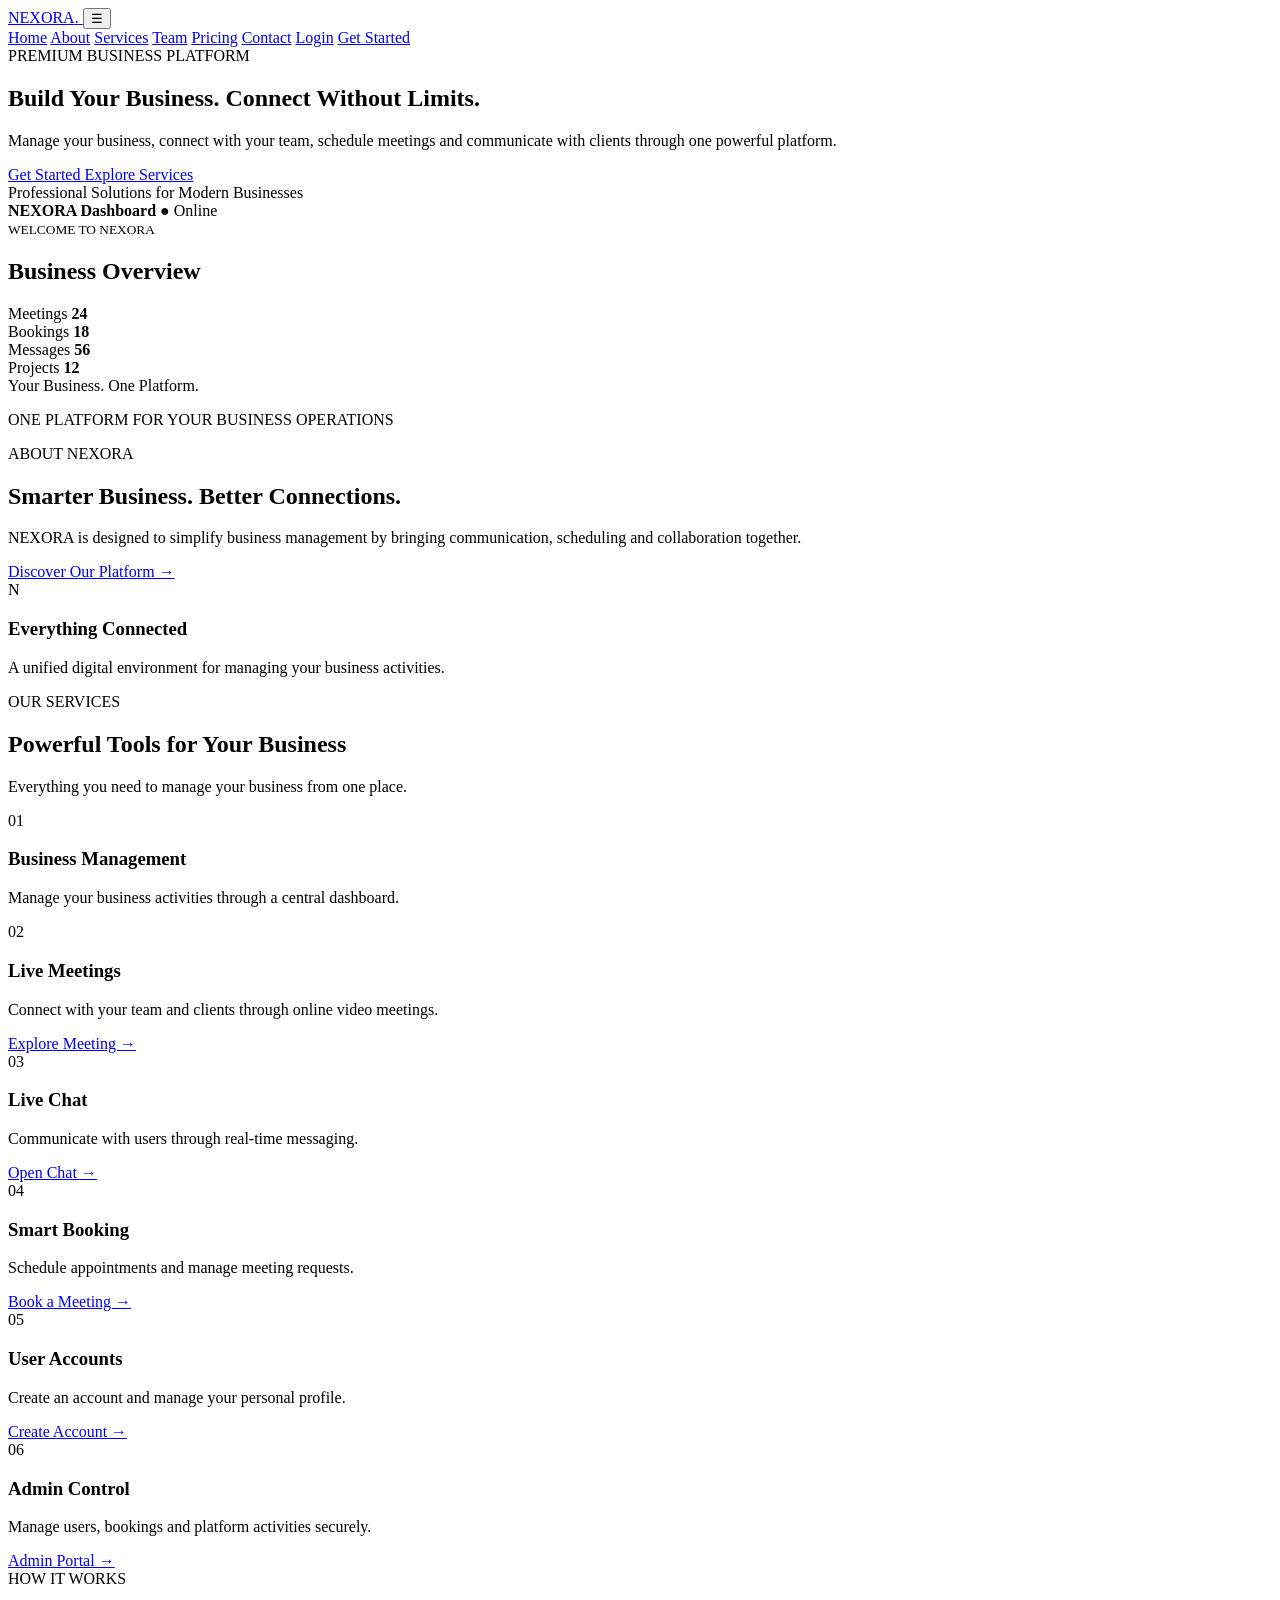
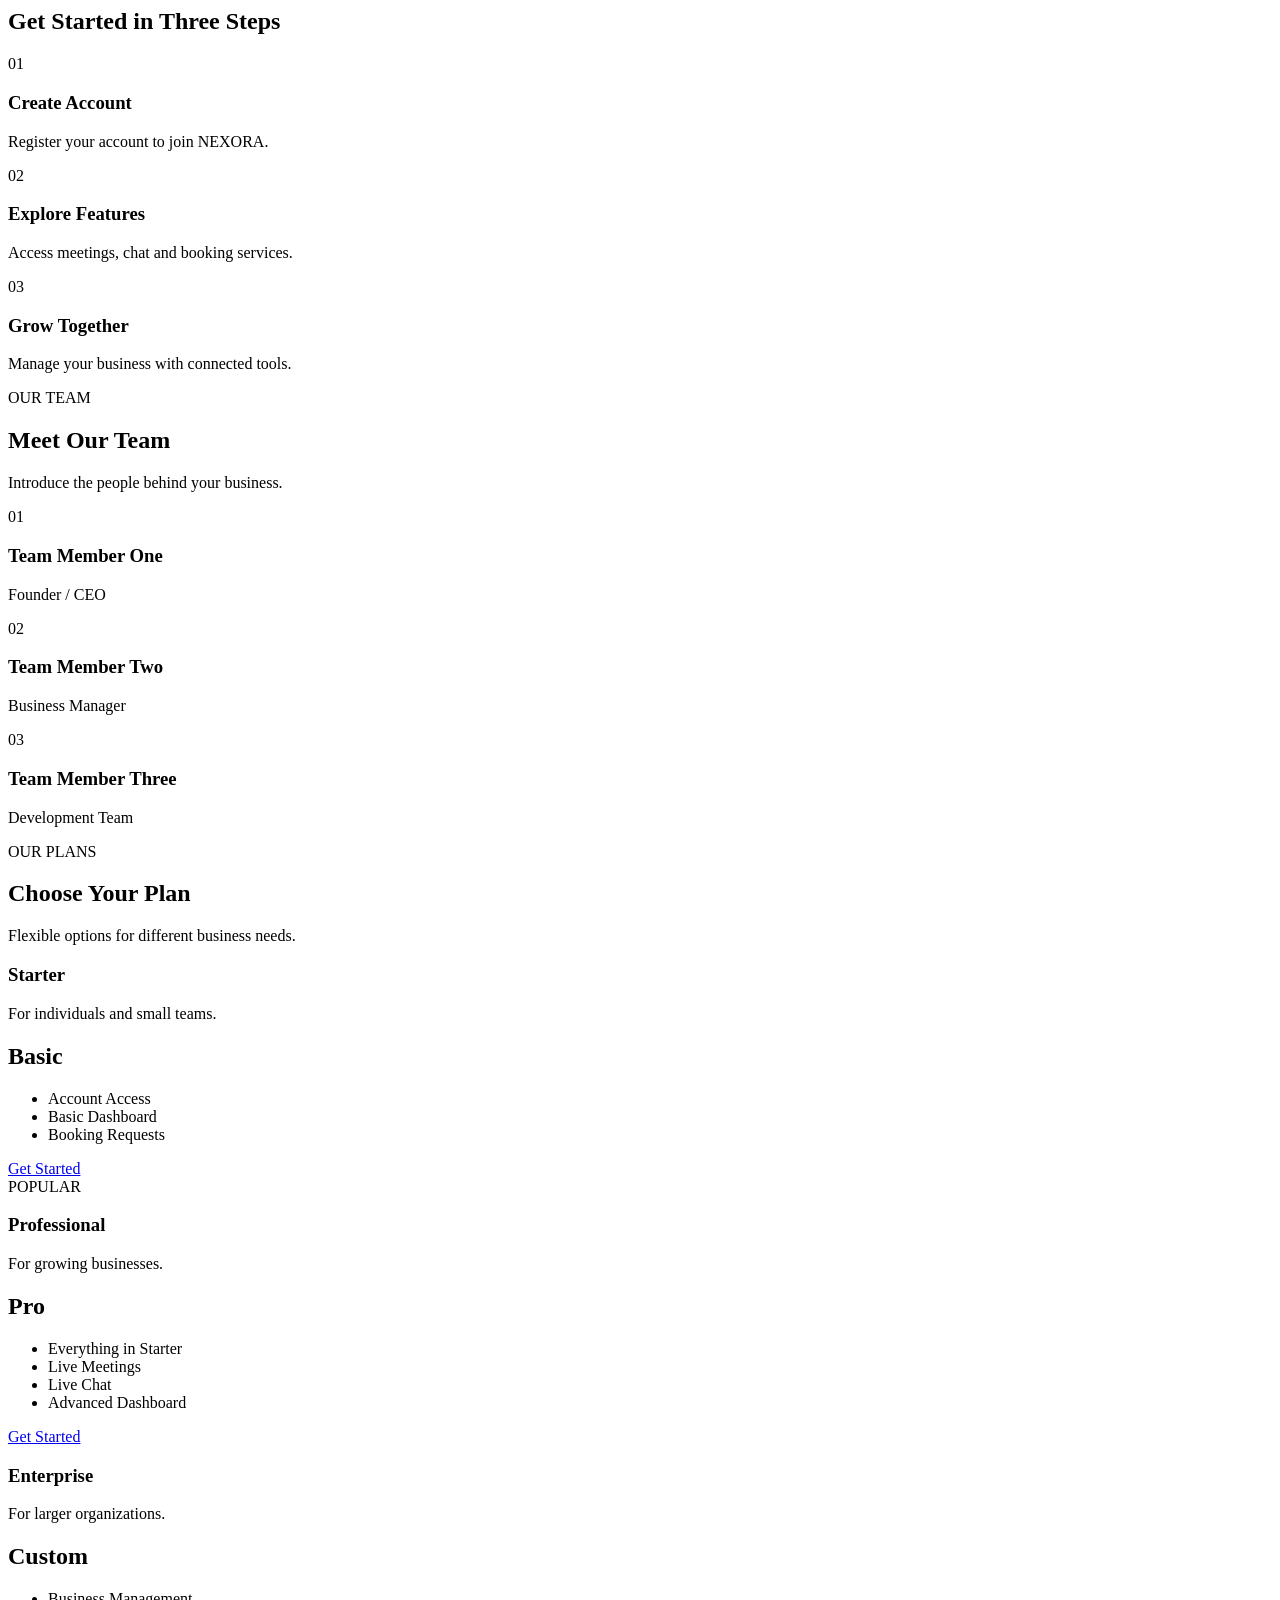
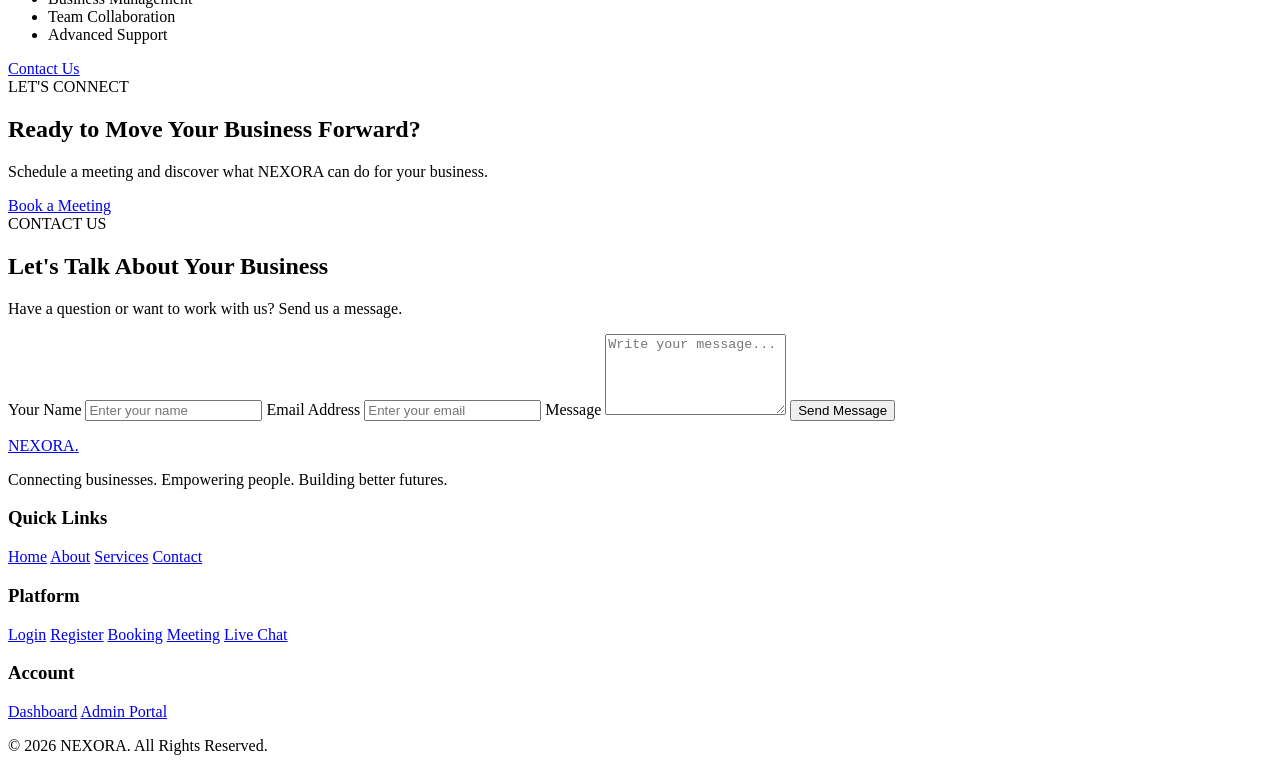
==== index.html @ 4286ce43 "Create index.html" ====
<!DOCTYPE html>
<html lang="en">
<head>
  <meta charset="UTF-8">
  <meta name="viewport" content="width=device-width, initial-scale=1.0">

  <title>NEXORA | Premium Business Platform</title>

  <meta name="description" content="NEXORA is a premium business platform for online meetings, booking, communication and business management.">

  <meta name="keywords" content="NEXORA, Business Platform, Online Meeting, Business Management, Booking, Live Chat">

  <meta name="author" content="NEXORA">

  <meta property="og:title" content="NEXORA | Premium Business Platform">
  <meta property="og:description" content="Connect, collaborate and grow your business with NEXORA.">
  <meta property="og:type" content="website">

  <meta name="theme-color" content="#101b2d">

  <link rel="stylesheet" href="style.css">

  <script src="script.js" defer></script>
</head>

<body>

  <!-- HEADER -->
  <header class="header">
    <div class="container nav-wrapper">

      <a href="#home" class="logo">
        NEXORA<span>.</span>
      </a>

      <button class="menu-toggle"
        id="menuToggle"
        aria-label="Toggle navigation"
        aria-expanded="false">
        ☰
      </button>

      <nav class="navigation" id="navigation">
        <a href="#home">Home</a>
        <a href="#about">About</a>
        <a href="#services">Services</a>
        <a href="#team">Team</a>
        <a href="#pricing">Pricing</a>
        <a href="#contact">Contact</a>
        <a href="login.html" class="nav-login">Login</a>
        <a href="register.html" class="btn btn-gold">Get Started</a>
      </nav>

    </div>
  </header>


  <!-- HERO SECTION -->
  <main>

    <section class="hero" id="home">
      <div class="container hero-grid">

        <div class="hero-content">

          <span class="eyebrow">
            PREMIUM BUSINESS PLATFORM
          </span>

          <h1>
            Build Your Business.
            <span>Connect Without Limits.</span>
          </h1>

          <p>
            Manage your business, connect with your team,
            schedule meetings and communicate with clients
            through one powerful platform.
          </p>

          <div class="hero-actions">
            <a href="register.html" class="btn btn-gold">
              Get Started
            </a>

            <a href="#services" class="btn btn-outline">
              Explore Services
            </a>
          </div>

          <div class="hero-note">
            Professional Solutions for Modern Businesses
          </div>

        </div>

        <div class="hero-visual">
          <div class="dashboard-preview">

            <div class="preview-header">
              <strong>NEXORA Dashboard</strong>
              <span class="online-dot">● Online</span>
            </div>

            <div class="preview-welcome">
              <small>WELCOME TO NEXORA</small>
              <h2>Business Overview</h2>
            </div>

            <div class="preview-stats">

              <div class="stat-card">
                <span>Meetings</span>
                <strong>24</strong>
              </div>

              <div class="stat-card">
                <span>Bookings</span>
                <strong>18</strong>
              </div>

              <div class="stat-card">
                <span>Messages</span>
                <strong>56</strong>
              </div>

              <div class="stat-card">
                <span>Projects</span>
                <strong>12</strong>
              </div>

            </div>

            <div class="preview-footer">
              Your Business. One Platform.
            </div>

          </div>
        </div>

      </div>
    </section>


    <!-- TRUST SECTION -->
    <section class="trust-section">
      <div class="container">
        <p>
          ONE PLATFORM FOR YOUR BUSINESS OPERATIONS
        </p>
      </div>
    </section>


    <!-- ABOUT SECTION -->
    <section class="section about-section" id="about">

      <div class="container about-grid">

        <div class="section-heading">
          <span class="eyebrow">ABOUT NEXORA</span>

          <h2>
            Smarter Business.
            <span>Better Connections.</span>
          </h2>

          <p>
            NEXORA is designed to simplify business
            management by bringing communication,
            scheduling and collaboration together.
          </p>

          <a href="#services" class="text-link">
            Discover Our Platform →
          </a>
        </div>

        <div class="about-card">
          <div class="about-icon">N</div>

          <h3>Everything Connected</h3>

          <p>
            A unified digital environment for
            managing your business activities.
          </p>
        </div>

      </div>

    </section>


    <!-- SERVICES SECTION -->
    <section class="section services-section" id="services">

      <div class="container">

        <div class="center-heading">
          <span class="eyebrow">OUR SERVICES</span>

          <h2>
            Powerful Tools for
            <span>Your Business</span>
          </h2>

          <p>
            Everything you need to manage your
            business from one place.
          </p>
        </div>

        <div class="services-grid">

          <article class="service-card">
            <div class="service-icon">01</div>
            <h3>Business Management</h3>
            <p>
              Manage your business activities
              through a central dashboard.
            </p>
          </article>

          <article class="service-card">
            <div class="service-icon">02</div>
            <h3>Live Meetings</h3>
            <p>
              Connect with your team and clients
              through online video meetings.
            </p>
            <a href="meeting.html">Explore Meeting →</a>
          </article>

          <article class="service-card">
            <div class="service-icon">03</div>
            <h3>Live Chat</h3>
            <p>
              Communicate with users through
              real-time messaging.
            </p>
            <a href="chat.html">Open Chat →</a>
          </article>

          <article class="service-card">
            <div class="service-icon">04</div>
            <h3>Smart Booking</h3>
            <p>
              Schedule appointments and
              manage meeting requests.
            </p>
            <a href="booking.html">Book a Meeting →</a>
          </article>

          <article class="service-card">
            <div class="service-icon">05</div>
            <h3>User Accounts</h3>
            <p>
              Create an account and manage
              your personal profile.
            </p>
            <a href="register.html">Create Account →</a>
          </article>

          <article class="service-card">
            <div class="service-icon">06</div>
            <h3>Admin Control</h3>
            <p>
              Manage users, bookings and
              platform activities securely.
            </p>
            <a href="admin.html">Admin Portal →</a>
          </article>

        </div>

      </div>

    </section>


    <!-- HOW IT WORKS -->
    <section class="section how-section">

      <div class="container">

        <div class="center-heading">
          <span class="eyebrow">HOW IT WORKS</span>
          <h2>Get Started in Three Steps</h2>
        </div>

        <div class="steps-grid">

          <div class="step-card">
            <span>01</span>
            <h3>Create Account</h3>
            <p>Register your account to join NEXORA.</p>
          </div>

          <div class="step-card">
            <span>02</span>
            <h3>Explore Features</h3>
            <p>Access meetings, chat and booking services.</p>
          </div>

          <div class="step-card">
            <span>03</span>
            <h3>Grow Together</h3>
            <p>Manage your business with connected tools.</p>
          </div>

        </div>

      </div>

    </section>


    <!-- TEAM SECTION -->
    <section class="section team-section" id="team">

      <div class="container">

        <div class="center-heading">
          <span class="eyebrow">OUR TEAM</span>
          <h2>Meet Our Team</h2>
          <p>Introduce the people behind your business.</p>
        </div>

        <div class="team-grid">

          <article class="team-card">
            <div class="team-avatar">01</div>
            <h3>Team Member One</h3>
            <p>Founder / CEO</p>
          </article>

          <article class="team-card">
            <div class="team-avatar">02</div>
            <h3>Team Member Two</h3>
            <p>Business Manager</p>
          </article>

          <article class="team-card">
            <div class="team-avatar">03</div>
            <h3>Team Member Three</h3>
            <p>Development Team</p>
          </article>

        </div>

      </div>

    </section>


    <!-- PRICING SECTION -->
    <section class="section pricing-section" id="pricing">

      <div class="container">

        <div class="center-heading">
          <span class="eyebrow">OUR PLANS</span>
          <h2>Choose Your Plan</h2>
          <p>Flexible options for different business needs.</p>
        </div>

        <div class="pricing-grid">

          <article class="price-card">
            <h3>Starter</h3>
            <p>For individuals and small teams.</p>
            <h2>Basic</h2>
            <ul>
              <li>Account Access</li>
              <li>Basic Dashboard</li>
              <li>Booking Requests</li>
            </ul>
            <a href="register.html" class="btn btn-outline">
              Get Started
            </a>
          </article>

          <article class="price-card featured">
            <span class="popular-label">POPULAR</span>
            <h3>Professional</h3>
            <p>For growing businesses.</p>
            <h2>Pro</h2>
            <ul>
              <li>Everything in Starter</li>
              <li>Live Meetings</li>
              <li>Live Chat</li>
              <li>Advanced Dashboard</li>
            </ul>
            <a href="register.html" class="btn btn-gold">
              Get Started
            </a>
          </article>

          <article class="price-card">
            <h3>Enterprise</h3>
            <p>For larger organizations.</p>
            <h2>Custom</h2>
            <ul>
              <li>Business Management</li>
              <li>Team Collaboration</li>
              <li>Advanced Support</li>
            </ul>
            <a href="#contact" class="btn btn-outline">
              Contact Us
            </a>
          </article>

        </div>

      </div>

    </section>


    <!-- BOOKING CTA -->
    <section class="booking-cta">

      <div class="container cta-content">

        <span class="eyebrow">LET'S CONNECT</span>

        <h2>
          Ready to Move Your Business Forward?
        </h2>

        <p>
          Schedule a meeting and discover
          what NEXORA can do for your business.
        </p>

        <a href="booking.html" class="btn btn-gold">
          Book a Meeting
        </a>

      </div>

    </section>


    <!-- CONTACT SECTION -->
    <section class="section contact-section" id="contact">

      <div class="container contact-grid">

        <div>
          <span class="eyebrow">CONTACT US</span>

          <h2>
            Let's Talk About
            <span>Your Business</span>
          </h2>

          <p>
            Have a question or want to work with us?
            Send us a message.
          </p>
        </div>

        <form class="contact-form" id="contactForm">

          <label for="contactName">Your Name</label>
          <input
            type="text"
            id="contactName"
            placeholder="Enter your name"
            required
          >

          <label for="contactEmail">Email Address</label>
          <input
            type="email"
            id="contactEmail"
            placeholder="Enter your email"
            required
          >

          <label for="contactMessage">Message</label>
          <textarea
            id="contactMessage"
            rows="5"
            placeholder="Write your message..."
            required
          ></textarea>

          <button type="submit" class="btn btn-gold">
            Send Message
          </button>

          <p id="contactStatus" aria-live="polite"></p>

        </form>

      </div>

    </section>

  </main>


  <!-- FOOTER -->
  <footer class="footer">

    <div class="container footer-grid">

      <div>
        <a href="#home" class="logo footer-logo">
          NEXORA<span>.</span>
        </a>

        <p>
          Connecting businesses.
          Empowering people.
          Building better futures.
        </p>
      </div>

      <div>
        <h3>Quick Links</h3>
        <a href="#home">Home</a>
        <a href="#about">About</a>
        <a href="#services">Services</a>
        <a href="#contact">Contact</a>
      </div>

      <div>
        <h3>Platform</h3>
        <a href="login.html">Login</a>
        <a href="register.html">Register</a>
        <a href="booking.html">Booking</a>
        <a href="meeting.html">Meeting</a>
        <a href="chat.html">Live Chat</a>
      </div>

      <div>
        <h3>Account</h3>
        <a href="dashboard.html">Dashboard</a>
        <a href="admin.html">Admin Portal</a>
      </div>

    </div>

    <div class="footer-bottom">
      <p>
        © <span id="currentYear">2026</span>
        NEXORA. All Rights Reserved.
      </p>
    </div>

  </footer>

</body>
</html>
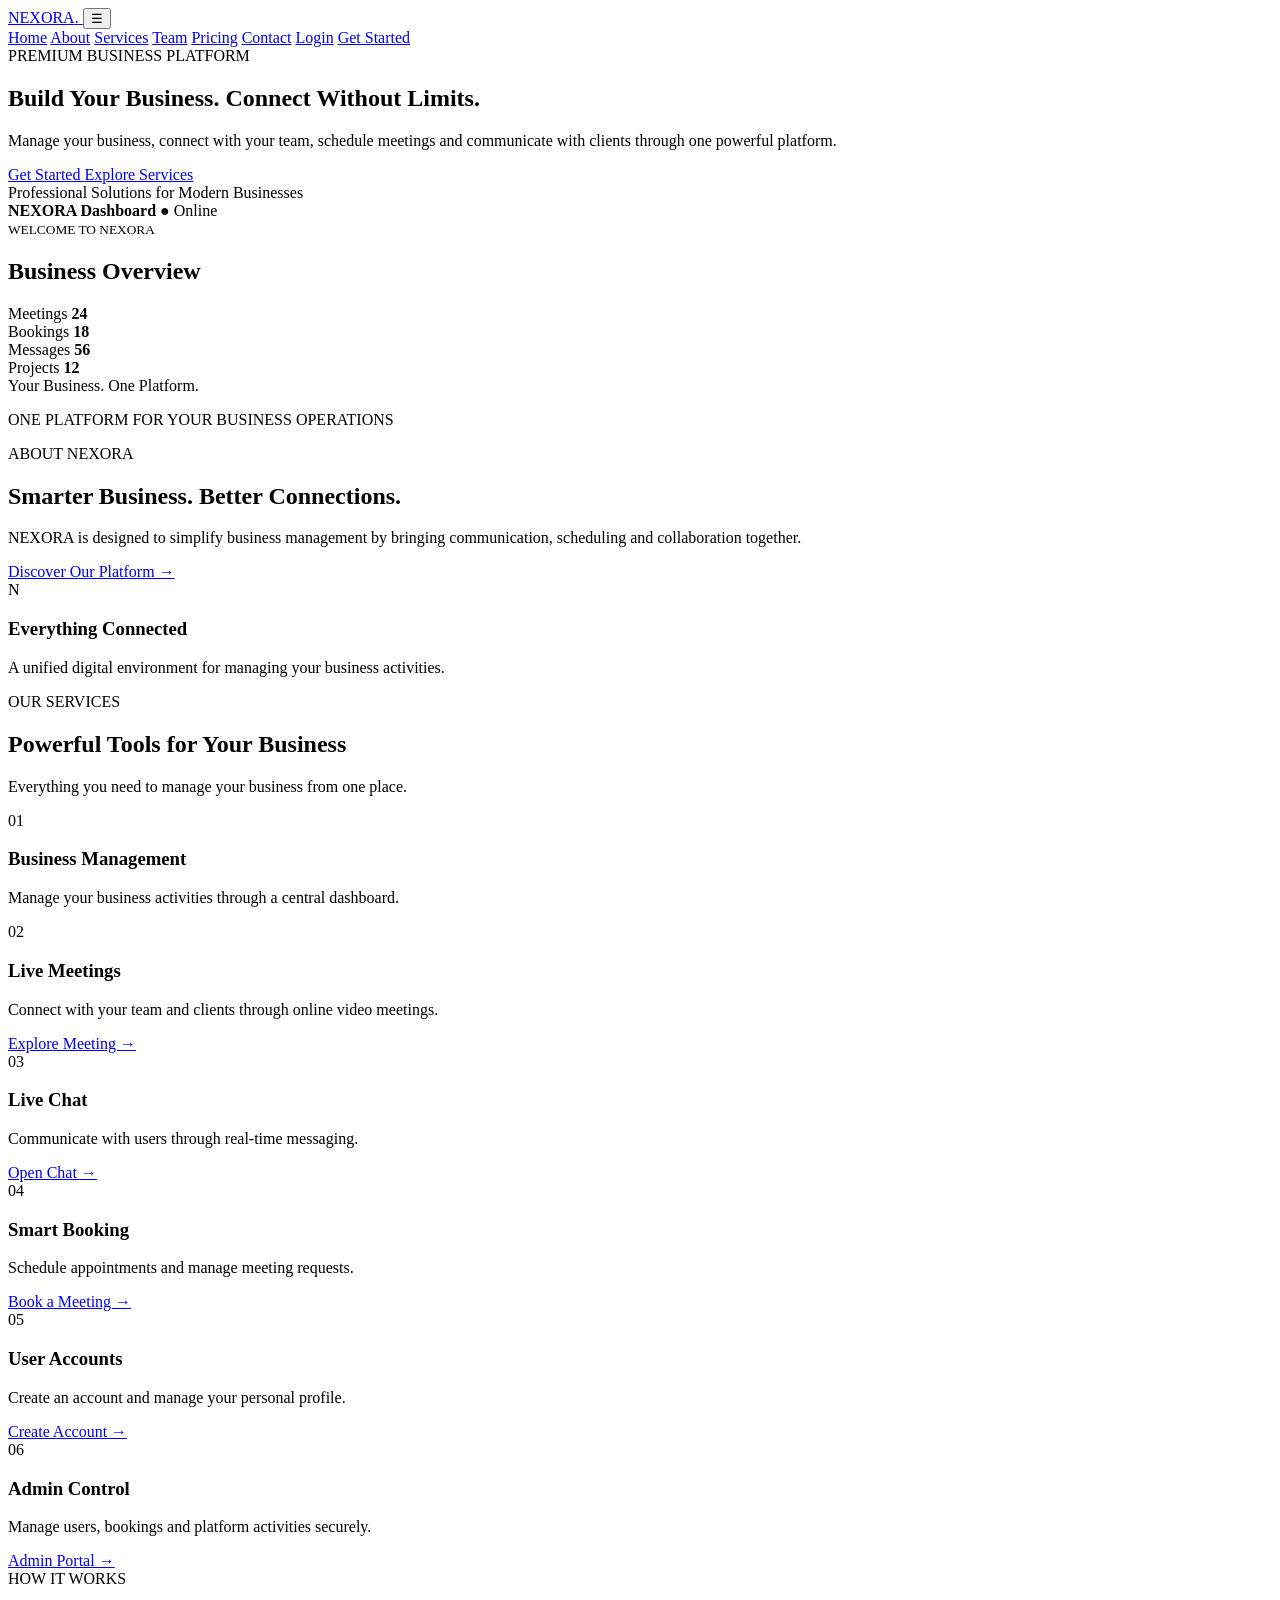
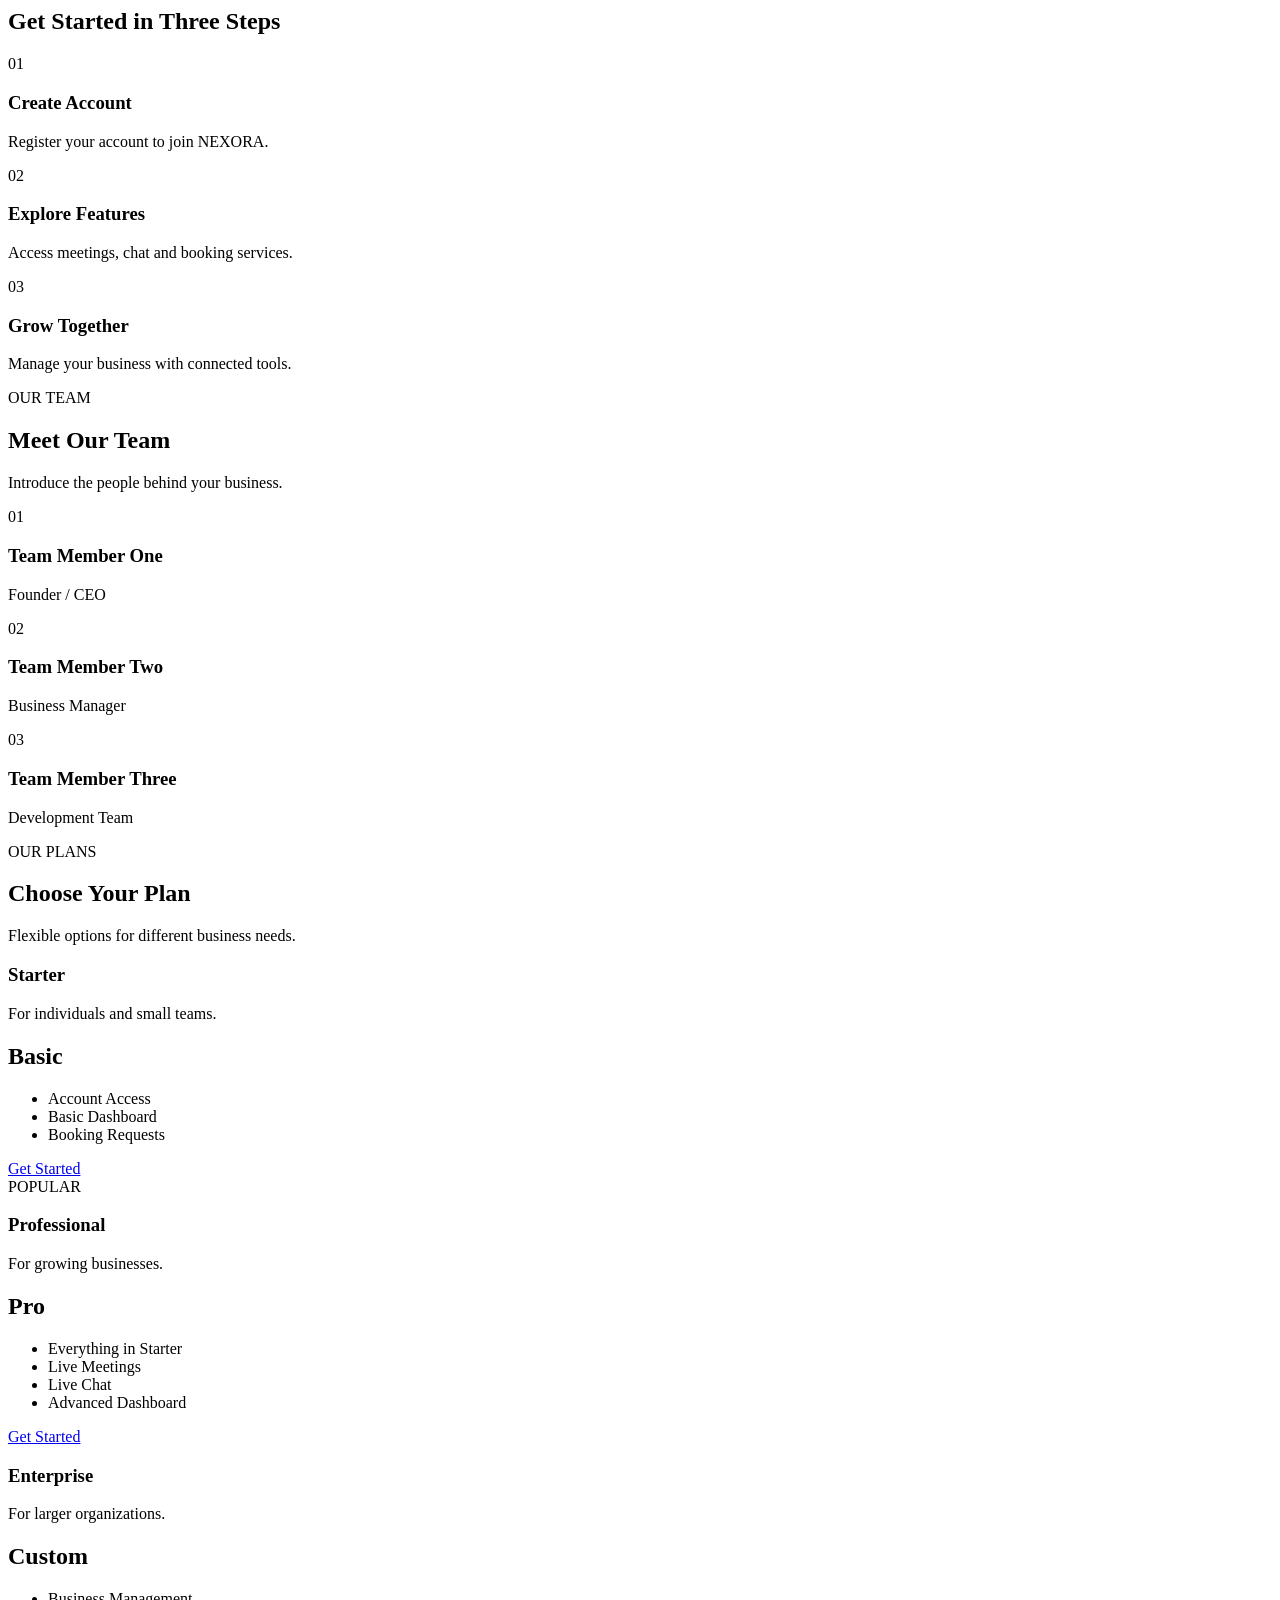
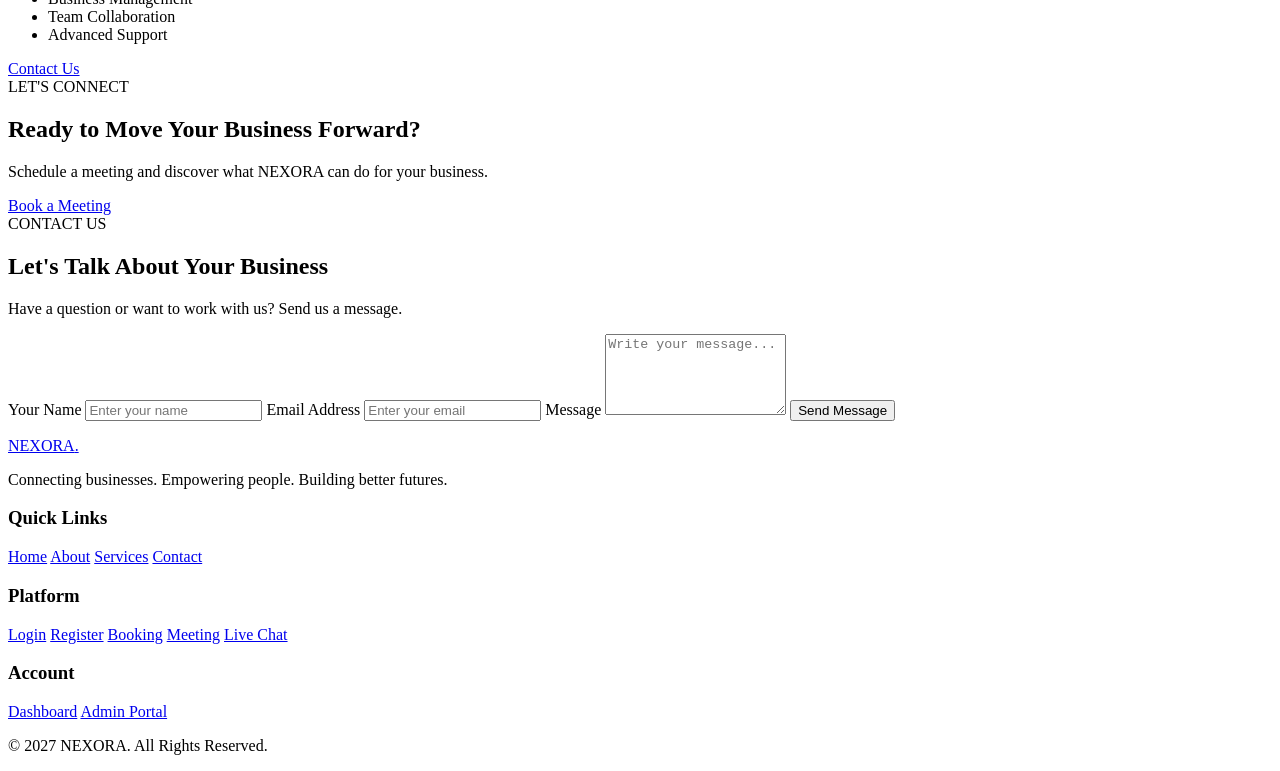
==== commit b66bf02e: "Update index.html" ====
--- a/index.html
+++ b/index.html
@@ -548,7 +548,7 @@
 
     <div class="footer-bottom">
       <p>
-        © <span id="currentYear">2026</span>
+        © <span id="currentYear">2027</span>
         NEXORA. All Rights Reserved.
       </p>
     </div>
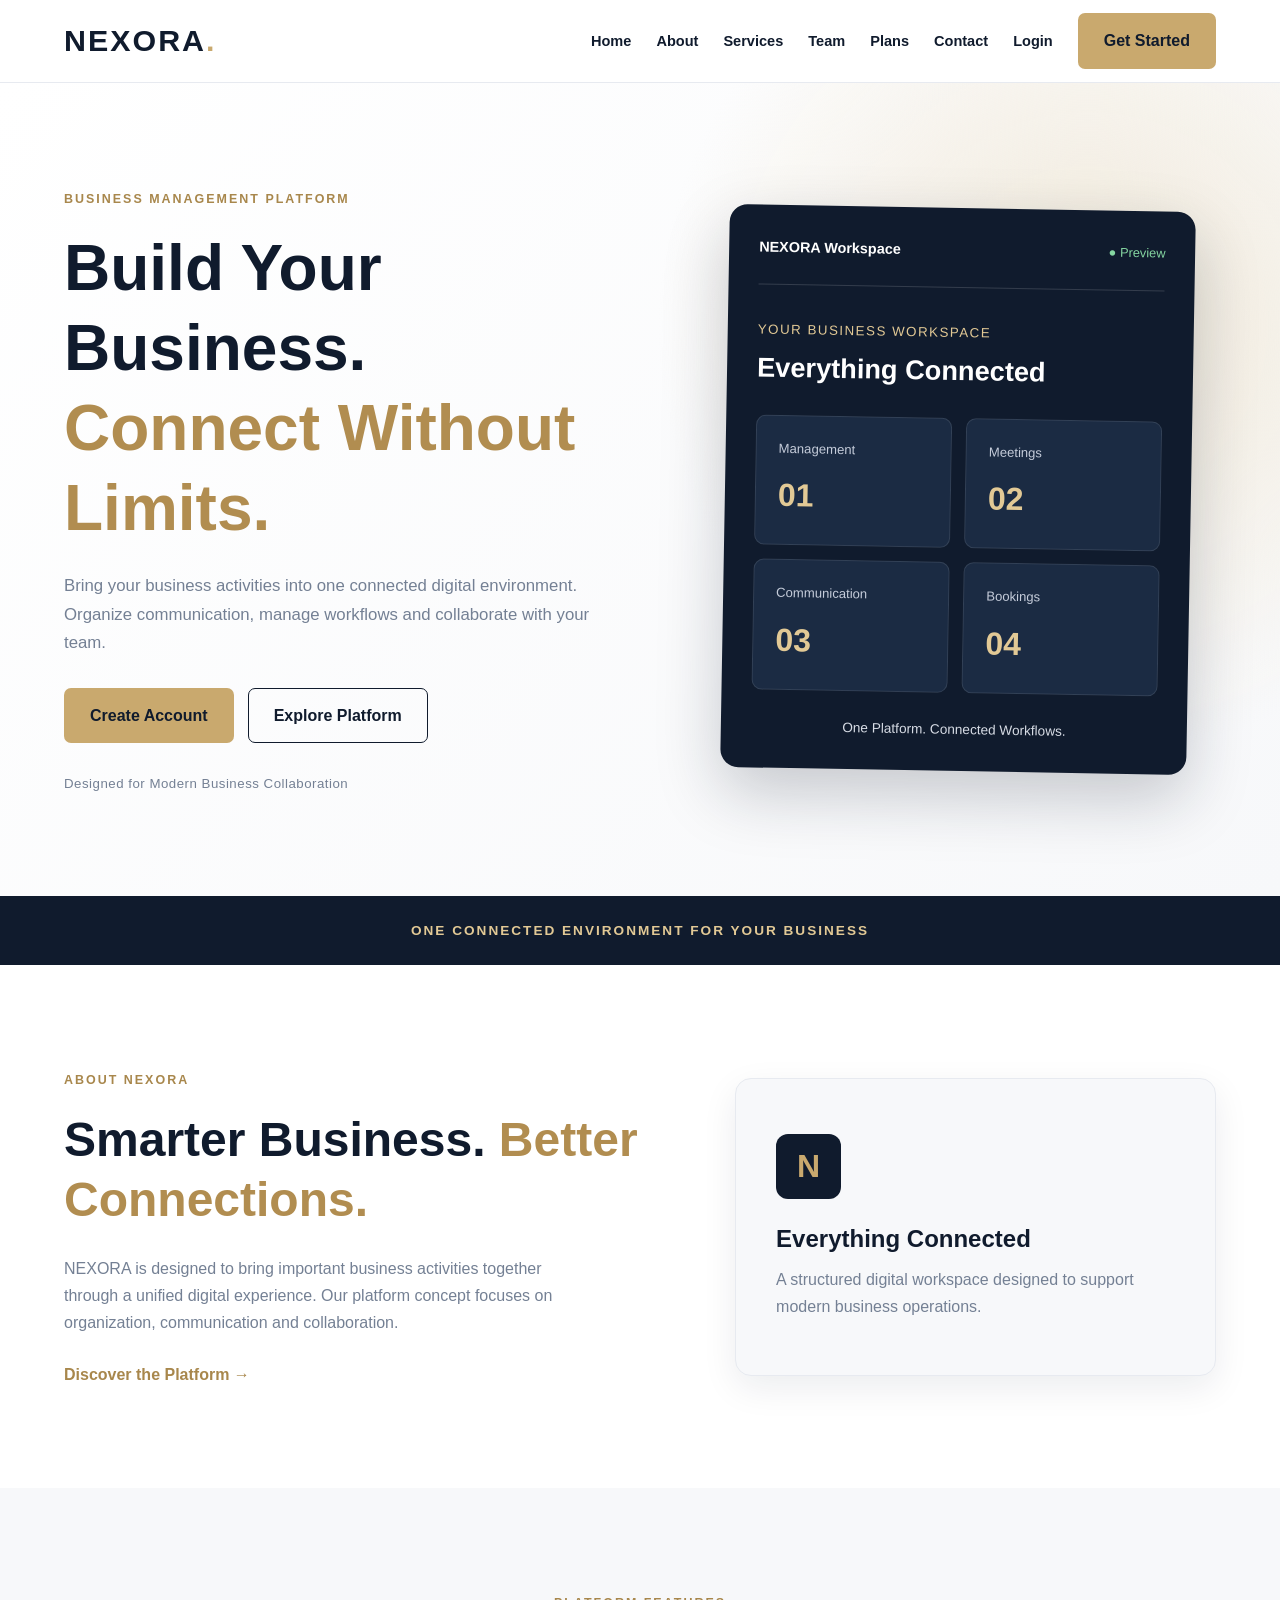
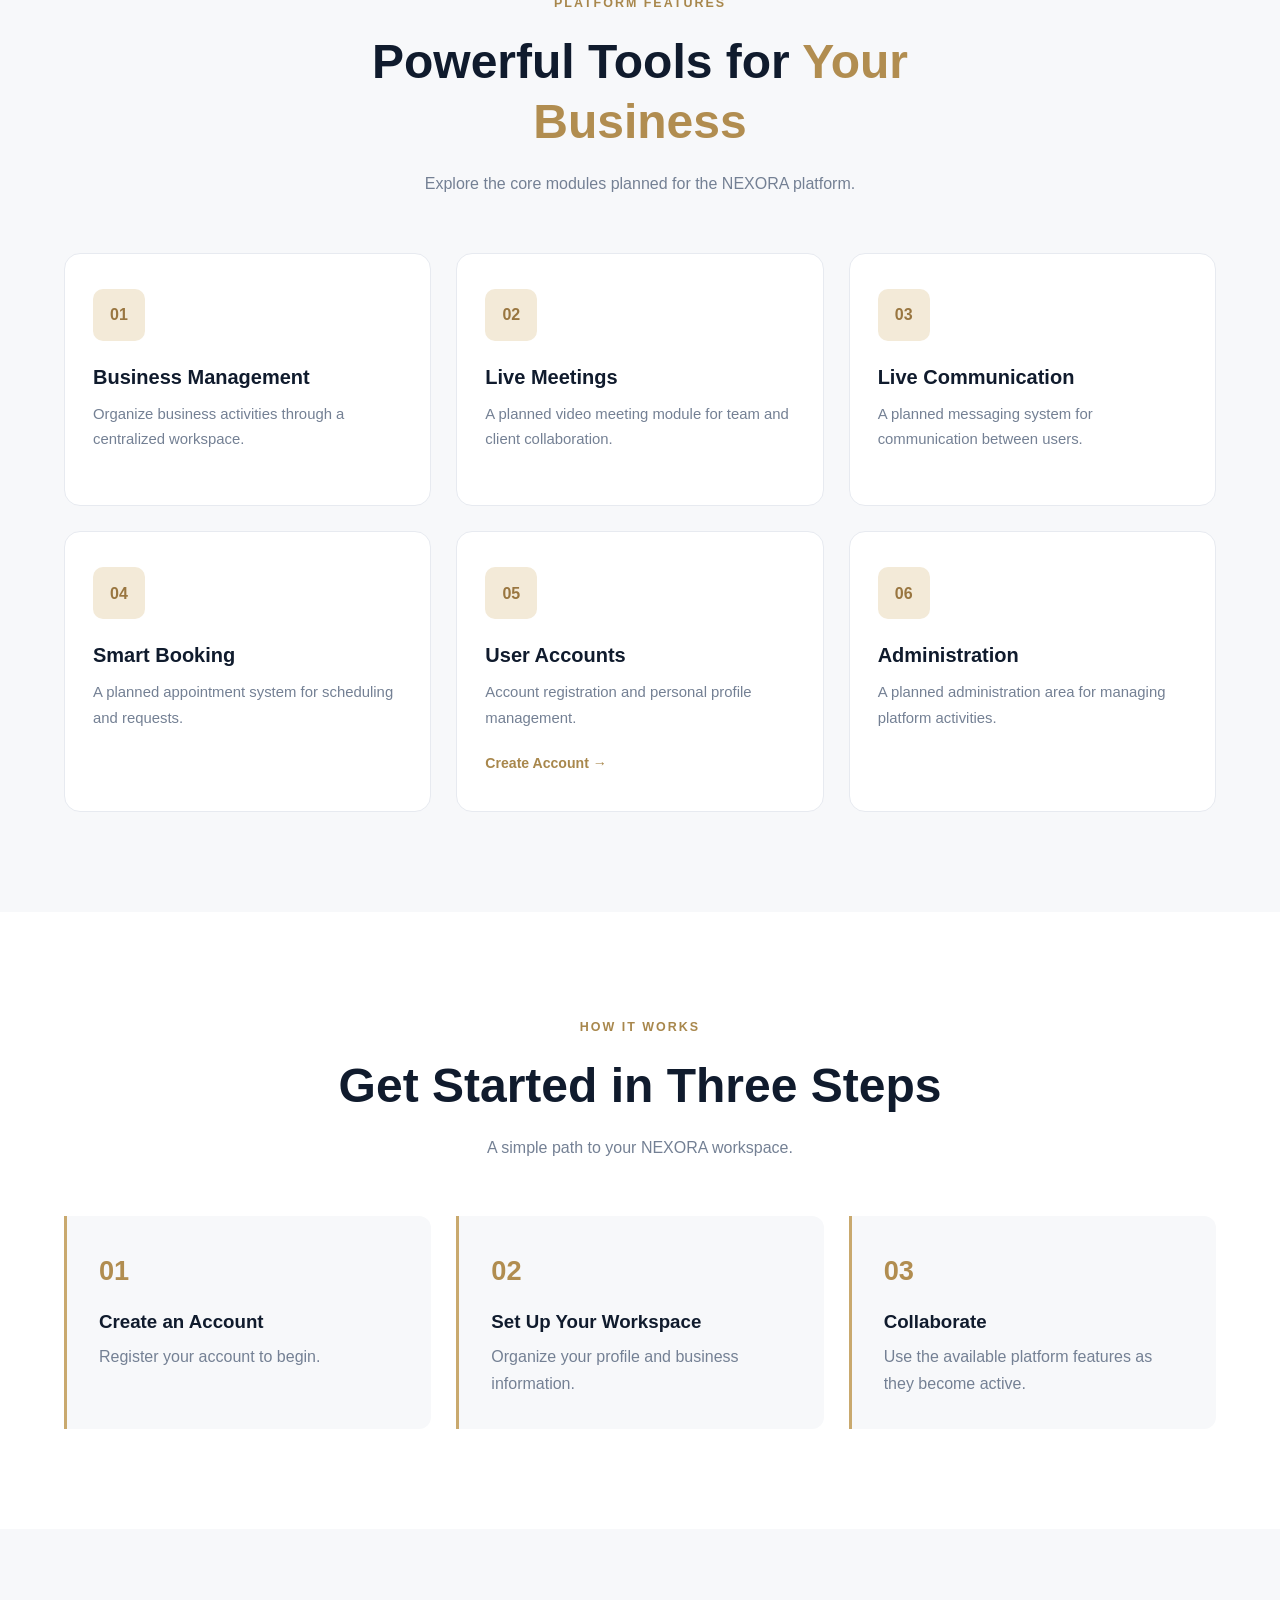
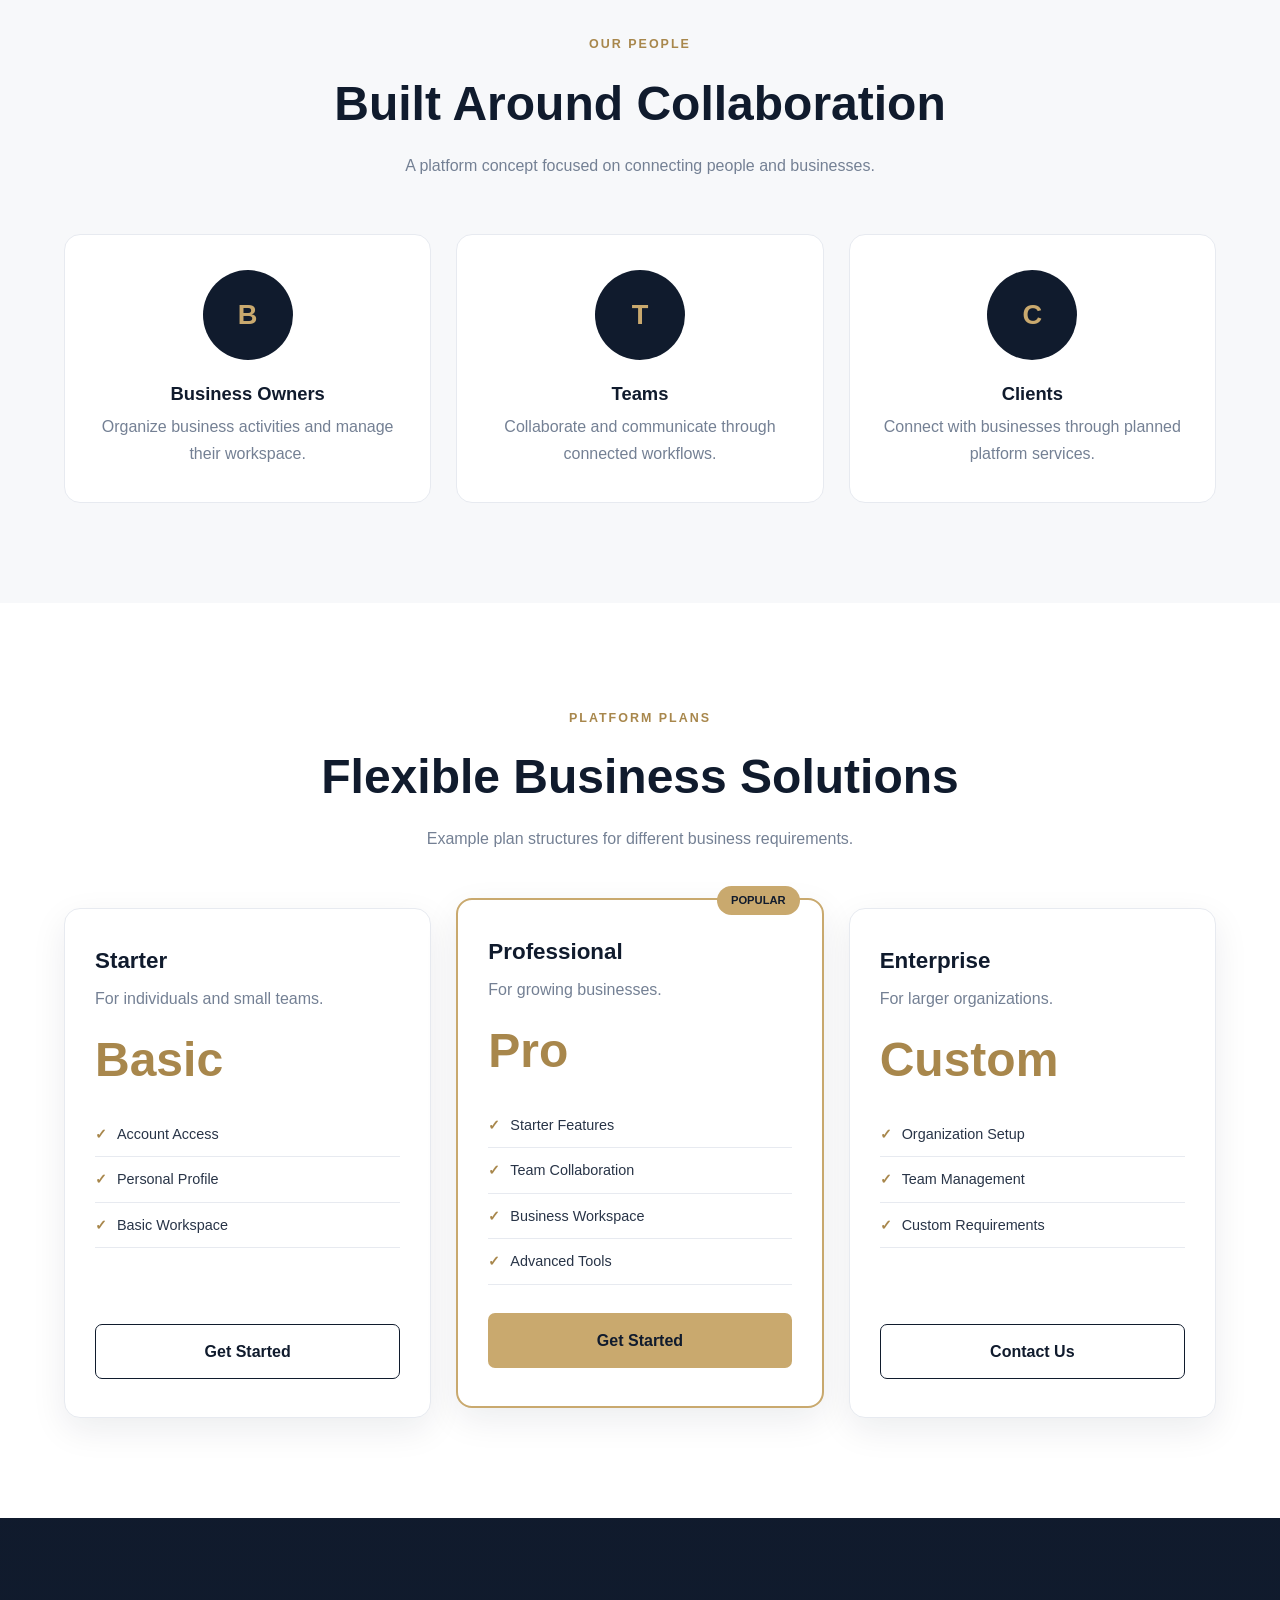
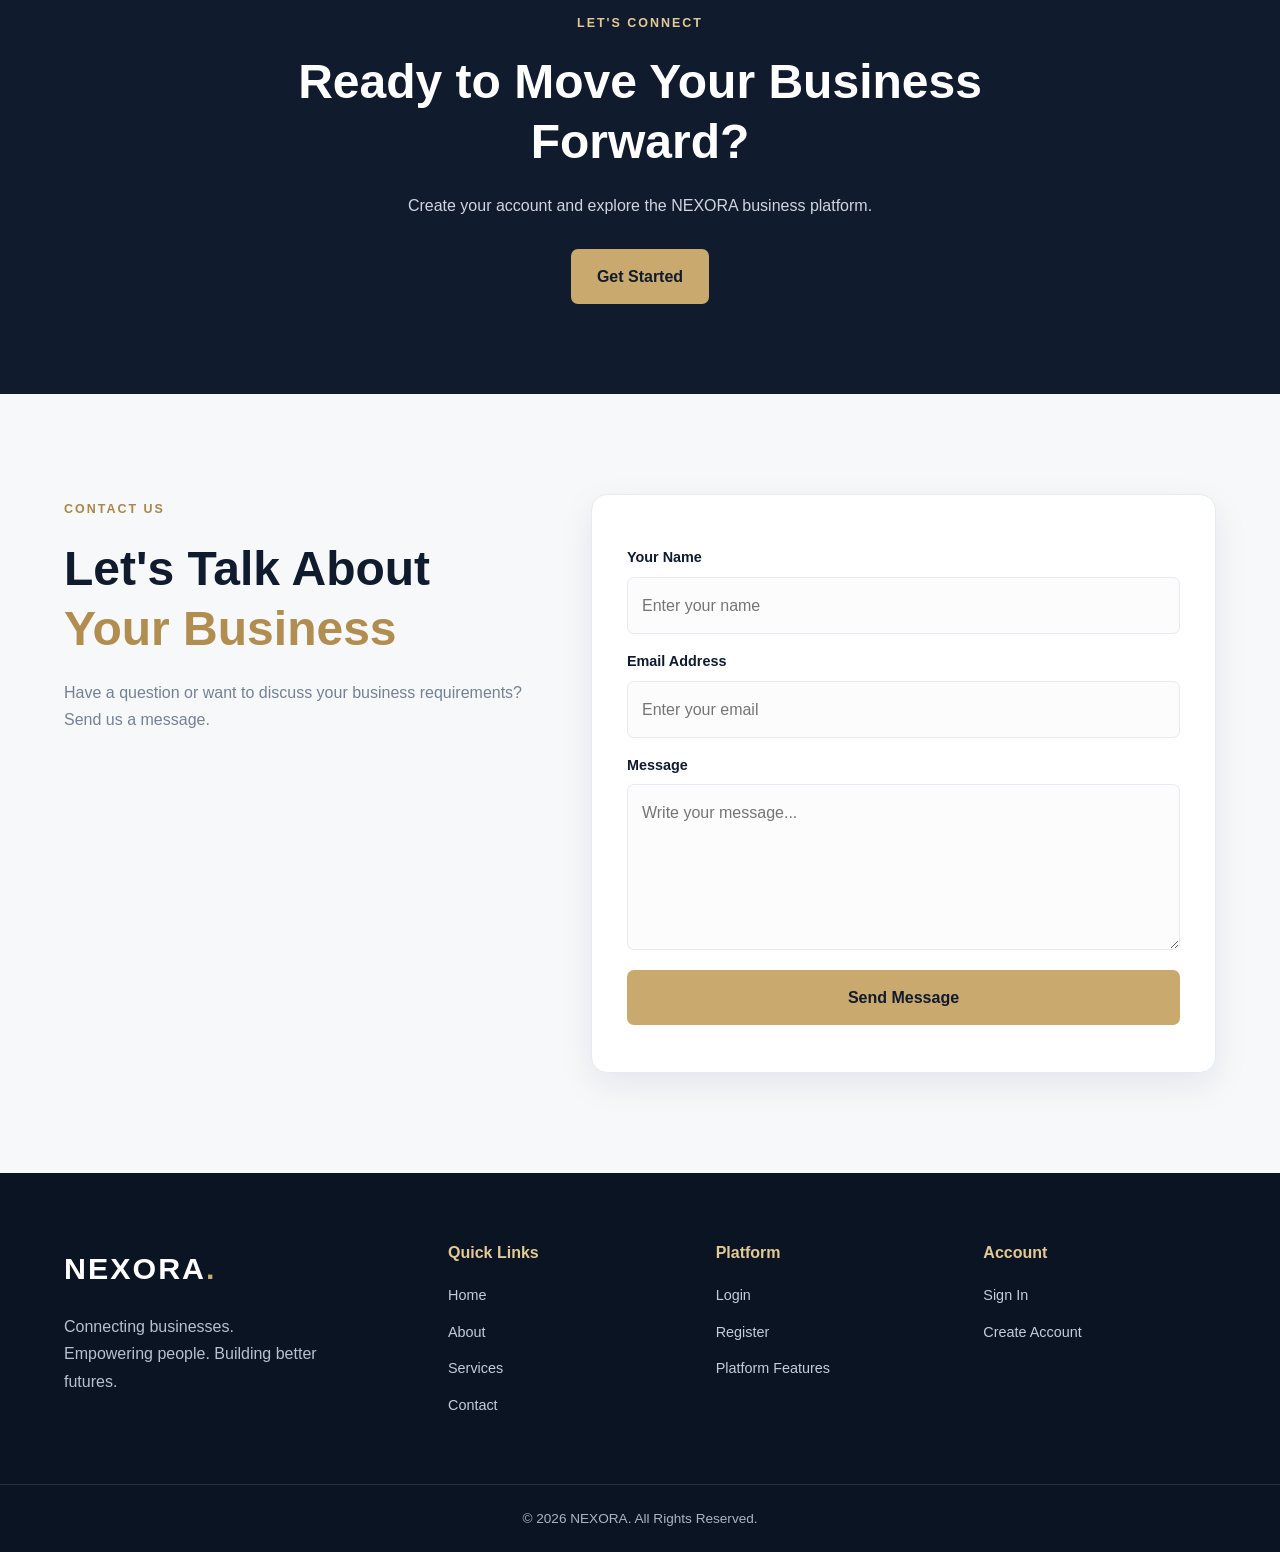
==== commit 85bd036a: "Update index.html" ====
--- a/index.html
+++ b/index.html
@@ -5,16 +5,18 @@
   <meta charset="UTF-8">
   <meta name="viewport" content="width=device-width, initial-scale=1.0">
 
-  <title>NEXORA | Premium Business Platform</title>
-
-  <meta name="description" content="NEXORA is a premium business platform for online meetings, booking, communication and business management.">
-
-  <meta name="keywords" content="NEXORA, Business Platform, Online Meeting, Business Management, Booking, Live Chat">
+  <title>NEXORA | Business Management Platform</title>
+
+  <meta name="description" content="NEXORA is a business platform concept designed to bring business management, communication, booking and collaboration together.">
+
+  <meta name="keywords" content="NEXORA, Business Management, Business Platform, Online Meetings, Booking, Communication">
 
   <meta name="author" content="NEXORA">
 
-  <meta property="og:title" content="NEXORA | Premium Business Platform">
-  <meta property="og:description" content="Connect, collaborate and grow your business with NEXORA.">
+  <meta name="robots" content="index, follow">
+
+  <meta property="og:title" content="NEXORA | Business Management Platform">
+  <meta property="og:description" content="A connected platform concept for modern business management and collaboration.">
   <meta property="og:type" content="website">
 
   <meta name="theme-color" content="#101b2d">
@@ -27,45 +29,64 @@
 <body>
 
   <!-- HEADER -->
+
   <header class="header">
     <div class="container nav-wrapper">
 
-      <a href="#home" class="logo">
+      <a href="#home" class="logo" aria-label="NEXORA Home">
         NEXORA<span>.</span>
       </a>
 
-      <button class="menu-toggle"
+      <button
+        class="menu-toggle"
         id="menuToggle"
-        aria-label="Toggle navigation"
-        aria-expanded="false">
+        type="button"
+        aria-label="Open navigation menu"
+        aria-controls="navigation"
+        aria-expanded="false"
+      >
         ☰
       </button>
 
-      <nav class="navigation" id="navigation">
+      <nav
+        class="navigation"
+        id="navigation"
+        aria-label="Main navigation"
+      >
         <a href="#home">Home</a>
         <a href="#about">About</a>
         <a href="#services">Services</a>
         <a href="#team">Team</a>
-        <a href="#pricing">Pricing</a>
+        <a href="#pricing">Plans</a>
         <a href="#contact">Contact</a>
-        <a href="login.html" class="nav-login">Login</a>
-        <a href="register.html" class="btn btn-gold">Get Started</a>
+
+        <a href="login.html" class="nav-login">
+          Login
+        </a>
+
+        <a href="register.html" class="btn btn-gold">
+          Get Started
+        </a>
       </nav>
 
     </div>
   </header>
 
 
-  <!-- HERO SECTION -->
+  <!-- MAIN CONTENT -->
+
   <main>
 
+    <!-- HERO SECTION -->
+
     <section class="hero" id="home">
+
       <div class="container hero-grid">
 
         <div class="hero-content">
 
           <span class="eyebrow">
-            PREMIUM BUSINESS PLATFORM
+            BUSINESS MANAGEMENT PLATFORM
           </span>
 
           <h1>
@@ -74,92 +95,110 @@
           </h1>
 
           <p>
-            Manage your business, connect with your team,
-            schedule meetings and communicate with clients
-            through one powerful platform.
+            Bring your business activities into one
+            connected digital environment. Organize
+            communication, manage workflows and
+            collaborate with your team.
           </p>
 
           <div class="hero-actions">
+
             <a href="register.html" class="btn btn-gold">
-              Get Started
+              Create Account
             </a>
 
             <a href="#services" class="btn btn-outline">
-              Explore Services
+              Explore Platform
             </a>
+
           </div>
 
           <div class="hero-note">
-            Professional Solutions for Modern Businesses
+            Designed for Modern Business Collaboration
           </div>
 
         </div>
 
+
+        <!-- DASHBOARD DESIGN PREVIEW -->
+
         <div class="hero-visual">
+
           <div class="dashboard-preview">
 
             <div class="preview-header">
-              <strong>NEXORA Dashboard</strong>
-              <span class="online-dot">● Online</span>
+              <strong>NEXORA Workspace</strong>
+              <span class="online-dot">● Preview</span>
             </div>
 
             <div class="preview-welcome">
-              <small>WELCOME TO NEXORA</small>
-              <h2>Business Overview</h2>
+              <small>YOUR BUSINESS WORKSPACE</small>
+              <h2>Everything Connected</h2>
             </div>
 
             <div class="preview-stats">
+
+              <div class="stat-card">
+                <span>Management</span>
+                <strong>01</strong>
+              </div>
 
               <div class="stat-card">
                 <span>Meetings</span>
-                <strong>24</strong>
+                <strong>02</strong>
+              </div>
+
+              <div class="stat-card">
+                <span>Communication</span>
+                <strong>03</strong>
               </div>
 
               <div class="stat-card">
                 <span>Bookings</span>
-                <strong>18</strong>
+                <strong>04</strong>
               </div>
 
-              <div class="stat-card">
-                <span>Messages</span>
-                <strong>56</strong>
-              </div>
-
-              <div class="stat-card">
-                <span>Projects</span>
-                <strong>12</strong>
-              </div>
-
             </div>
 
             <div class="preview-footer">
-              Your Business. One Platform.
+              One Platform. Connected Workflows.
             </div>
 
           </div>
-        </div>
-
-      </div>
+
+        </div>
+
+      </div>
+
     </section>
 
 
     <!-- TRUST SECTION -->
+
     <section class="trust-section">
+
       <div class="container">
+
         <p>
-          ONE PLATFORM FOR YOUR BUSINESS OPERATIONS
+          ONE CONNECTED ENVIRONMENT FOR YOUR BUSINESS
         </p>
-      </div>
+
+      </div>
+
     </section>
 
 
     <!-- ABOUT SECTION -->
+
     <section class="section about-section" id="about">
 
       <div class="container about-grid">
 
         <div class="section-heading">
-          <span class="eyebrow">ABOUT NEXORA</span>
+
+          <span class="eyebrow">
+            ABOUT NEXORA
+          </span>
 
           <h2>
             Smarter Business.
@@ -167,25 +206,38 @@
           </h2>
 
           <p>
-            NEXORA is designed to simplify business
-            management by bringing communication,
-            scheduling and collaboration together.
+            NEXORA is designed to bring important
+            business activities together through
+            a unified digital experience.
+
+            Our platform concept focuses on
+            organization, communication and
+            collaboration.
           </p>
 
           <a href="#services" class="text-link">
-            Discover Our Platform →
+            Discover the Platform →
           </a>
-        </div>
+
+        </div>
+
 
         <div class="about-card">
-          <div class="about-icon">N</div>
-
-          <h3>Everything Connected</h3>
+
+          <div class="about-icon">
+            N
+          </div>
+
+          <h3>
+            Everything Connected
+          </h3>
 
           <p>
-            A unified digital environment for
-            managing your business activities.
+            A structured digital workspace
+            designed to support modern
+            business operations.
           </p>
+
         </div>
 
       </div>
@@ -194,12 +246,19 @@
 
 
     <!-- SERVICES SECTION -->
-    <section class="section services-section" id="services">
+
+    <section
+      class="section services-section"
+      id="services"
+    >
 
       <div class="container">
 
         <div class="center-heading">
-          <span class="eyebrow">OUR SERVICES</span>
+
+          <span class="eyebrow">
+            PLATFORM FEATURES
+          </span>
 
           <h2>
             Powerful Tools for
@@ -207,70 +266,124 @@
           </h2>
 
           <p>
-            Everything you need to manage your
-            business from one place.
+            Explore the core modules planned
+            for the NEXORA platform.
           </p>
-        </div>
+
+        </div>
+
 
         <div class="services-grid">
 
           <article class="service-card">
-            <div class="service-icon">01</div>
-            <h3>Business Management</h3>
-            <p>
-              Manage your business activities
-              through a central dashboard.
-            </p>
-          </article>
+
+            <div class="service-icon">
+              01
+            </div>
+
+            <h3>
+              Business Management
+            </h3>
+
+            <p>
+              Organize business activities
+              through a centralized workspace.
+            </p>
+
+          </article>
+
 
           <article class="service-card">
-            <div class="service-icon">02</div>
-            <h3>Live Meetings</h3>
-            <p>
-              Connect with your team and clients
-              through online video meetings.
-            </p>
-            <a href="meeting.html">Explore Meeting →</a>
-          </article>
+
+            <div class="service-icon">
+              02
+            </div>
+
+            <h3>
+              Live Meetings
+            </h3>
+
+            <p>
+              A planned video meeting module
+              for team and client collaboration.
+            </p>
+
+          </article>
+
 
           <article class="service-card">
-            <div class="service-icon">03</div>
-            <h3>Live Chat</h3>
-            <p>
-              Communicate with users through
-              real-time messaging.
-            </p>
-            <a href="chat.html">Open Chat →</a>
-          </article>
+
+            <div class="service-icon">
+              03
+            </div>
+
+            <h3>
+              Live Communication
+            </h3>
+
+            <p>
+              A planned messaging system
+              for communication between users.
+            </p>
+
+          </article>
+
 
           <article class="service-card">
-            <div class="service-icon">04</div>
-            <h3>Smart Booking</h3>
-            <p>
-              Schedule appointments and
-              manage meeting requests.
-            </p>
-            <a href="booking.html">Book a Meeting →</a>
-          </article>
+
+            <div class="service-icon">
+              04
+            </div>
+
+            <h3>
+              Smart Booking
+            </h3>
+
+            <p>
+              A planned appointment system
+              for scheduling and requests.
+            </p>
+
+          </article>
+
 
           <article class="service-card">
-            <div class="service-icon">05</div>
-            <h3>User Accounts</h3>
-            <p>
-              Create an account and manage
-              your personal profile.
-            </p>
-            <a href="register.html">Create Account →</a>
-          </article>
+
+            <div class="service-icon">
+              05
+            </div>
+
+            <h3>
+              User Accounts
+            </h3>
+
+            <p>
+              Account registration and
+              personal profile management.
+            </p>
+
+            <a href="register.html">
+              Create Account →
+            </a>
+
+          </article>
+
 
           <article class="service-card">
-            <div class="service-icon">06</div>
-            <h3>Admin Control</h3>
-            <p>
-              Manage users, bookings and
-              platform activities securely.
-            </p>
-            <a href="admin.html">Admin Portal →</a>
+
+            <div class="service-icon">
+              06
+            </div>
+
+            <h3>
+              Administration
+            </h3>
+
+            <p>
+              A planned administration area
+              for managing platform activities.
+            </p>
+
           </article>
 
         </div>
@@ -281,33 +394,74 @@
 
 
     <!-- HOW IT WORKS -->
+
     <section class="section how-section">
 
       <div class="container">
 
         <div class="center-heading">
-          <span class="eyebrow">HOW IT WORKS</span>
-          <h2>Get Started in Three Steps</h2>
-        </div>
+
+          <span class="eyebrow">
+            HOW IT WORKS
+          </span>
+
+          <h2>
+            Get Started in Three Steps
+          </h2>
+
+          <p>
+            A simple path to your NEXORA workspace.
+          </p>
+
+        </div>
+
 
         <div class="steps-grid">
 
           <div class="step-card">
+
             <span>01</span>
-            <h3>Create Account</h3>
-            <p>Register your account to join NEXORA.</p>
+
+            <h3>
+              Create an Account
+            </h3>
+
+            <p>
+              Register your account to begin.
+            </p>
+
           </div>
 
+
           <div class="step-card">
+
             <span>02</span>
-            <h3>Explore Features</h3>
-            <p>Access meetings, chat and booking services.</p>
+
+            <h3>
+              Set Up Your Workspace
+            </h3>
+
+            <p>
+              Organize your profile and
+              business information.
+            </p>
+
           </div>
 
+
           <div class="step-card">
+
             <span>03</span>
-            <h3>Grow Together</h3>
-            <p>Manage your business with connected tools.</p>
+
+            <h3>
+              Collaborate
+            </h3>
+
+            <p>
+              Use the available platform
+              features as they become active.
+            </p>
+
           </div>
 
         </div>
@@ -318,34 +472,82 @@
 
 
     <!-- TEAM SECTION -->
+
     <section class="section team-section" id="team">
 
       <div class="container">
 
         <div class="center-heading">
-          <span class="eyebrow">OUR TEAM</span>
-          <h2>Meet Our Team</h2>
-          <p>Introduce the people behind your business.</p>
-        </div>
+
+          <span class="eyebrow">
+            OUR PEOPLE
+          </span>
+
+          <h2>
+            Built Around Collaboration
+          </h2>
+
+          <p>
+            A platform concept focused on
+            connecting people and businesses.
+          </p>
+
+        </div>
+
 
         <div class="team-grid">
 
           <article class="team-card">
-            <div class="team-avatar">01</div>
-            <h3>Team Member One</h3>
-            <p>Founder / CEO</p>
-          </article>
+
+            <div class="team-avatar">
+              B
+            </div>
+
+            <h3>
+              Business Owners
+            </h3>
+
+            <p>
+              Organize business activities
+              and manage their workspace.
+            </p>
+
+          </article>
+
 
           <article class="team-card">
-            <div class="team-avatar">02</div>
-            <h3>Team Member Two</h3>
-            <p>Business Manager</p>
-          </article>
+
+            <div class="team-avatar">
+              T
+            </div>
+
+            <h3>
+              Teams
+            </h3>
+
+            <p>
+              Collaborate and communicate
+              through connected workflows.
+            </p>
+
+          </article>
+
 
           <article class="team-card">
-            <div class="team-avatar">03</div>
-            <h3>Team Member Three</h3>
-            <p>Development Team</p>
+
+            <div class="team-avatar">
+              C
+            </div>
+
+            <h3>
+              Clients
+            </h3>
+
+            <p>
+              Connect with businesses
+              through planned platform services.
+            </p>
+
           </article>
 
         </div>
@@ -356,61 +558,129 @@
 
 
     <!-- PRICING SECTION -->
-    <section class="section pricing-section" id="pricing">
+
+    <section
+      class="section pricing-section"
+      id="pricing"
+    >
 
       <div class="container">
 
         <div class="center-heading">
-          <span class="eyebrow">OUR PLANS</span>
-          <h2>Choose Your Plan</h2>
-          <p>Flexible options for different business needs.</p>
-        </div>
+
+          <span class="eyebrow">
+            PLATFORM PLANS
+          </span>
+
+          <h2>
+            Flexible Business Solutions
+          </h2>
+
+          <p>
+            Example plan structures for
+            different business requirements.
+          </p>
+
+        </div>
+
 
         <div class="pricing-grid">
 
+
           <article class="price-card">
-            <h3>Starter</h3>
-            <p>For individuals and small teams.</p>
-            <h2>Basic</h2>
+
+            <h3>
+              Starter
+            </h3>
+
+            <p>
+              For individuals and small teams.
+            </p>
+
+            <h2>
+              Basic
+            </h2>
+
             <ul>
               <li>Account Access</li>
-              <li>Basic Dashboard</li>
-              <li>Booking Requests</li>
+              <li>Personal Profile</li>
+              <li>Basic Workspace</li>
             </ul>
-            <a href="register.html" class="btn btn-outline">
+
+            <a
+              href="register.html"
+              class="btn btn-outline"
+            >
               Get Started
             </a>
-          </article>
+
+          </article>
+
 
           <article class="price-card featured">
-            <span class="popular-label">POPULAR</span>
-            <h3>Professional</h3>
-            <p>For growing businesses.</p>
-            <h2>Pro</h2>
+
+            <span class="popular-label">
+              POPULAR
+            </span>
+
+            <h3>
+              Professional
+            </h3>
+
+            <p>
+              For growing businesses.
+            </p>
+
+            <h2>
+              Pro
+            </h2>
+
             <ul>
-              <li>Everything in Starter</li>
-              <li>Live Meetings</li>
-              <li>Live Chat</li>
-              <li>Advanced Dashboard</li>
+              <li>Starter Features</li>
+              <li>Team Collaboration</li>
+              <li>Business Workspace</li>
+              <li>Advanced Tools</li>
             </ul>
-            <a href="register.html" class="btn btn-gold">
+
+            <a
+              href="register.html"
+              class="btn btn-gold"
+            >
               Get Started
             </a>
-          </article>
+
+          </article>
+
 
           <article class="price-card">
-            <h3>Enterprise</h3>
-            <p>For larger organizations.</p>
-            <h2>Custom</h2>
+
+            <h3>
+              Enterprise
+            </h3>
+
+            <p>
+              For larger organizations.
+            </p>
+
+            <h2>
+              Custom
+            </h2>
+
             <ul>
-              <li>Business Management</li>
-              <li>Team Collaboration</li>
-              <li>Advanced Support</li>
+              <li>Organization Setup</li>
+              <li>Team Management</li>
+              <li>Custom Requirements</li>
             </ul>
-            <a href="#contact" class="btn btn-outline">
+
+            <a
+              href="#contact"
+              class="btn btn-outline"
+            >
               Contact Us
             </a>
-          </article>
+
+          </article>
+
 
         </div>
 
@@ -419,24 +689,30 @@
     </section>
 
 
-    <!-- BOOKING CTA -->
+    <!-- CALL TO ACTION -->
+
     <section class="booking-cta">
 
       <div class="container cta-content">
 
-        <span class="eyebrow">LET'S CONNECT</span>
+        <span class="eyebrow">
+          LET'S CONNECT
+        </span>
 
         <h2>
           Ready to Move Your Business Forward?
         </h2>
 
         <p>
-          Schedule a meeting and discover
-          what NEXORA can do for your business.
+          Create your account and explore
+          the NEXORA business platform.
         </p>
 
-        <a href="booking.html" class="btn btn-gold">
-          Book a Meeting
+        <a
+          href="register.html"
+          class="btn btn-gold"
+        >
+          Get Started
         </a>
 
       </div>
@@ -445,12 +721,20 @@
 
 
     <!-- CONTACT SECTION -->
-    <section class="section contact-section" id="contact">
+
+    <section
+      class="section contact-section"
+      id="contact"
+    >
 
       <div class="container contact-grid">
 
+
         <div>
-          <span class="eyebrow">CONTACT US</span>
+
+          <span class="eyebrow">
+            CONTACT US
+          </span>
 
           <h2>
             Let's Talk About
@@ -458,42 +742,74 @@
           </h2>
 
           <p>
-            Have a question or want to work with us?
+            Have a question or want to discuss
+            your business requirements?
             Send us a message.
           </p>
-        </div>
-
-        <form class="contact-form" id="contactForm">
-
-          <label for="contactName">Your Name</label>
+
+        </div>
+
+
+        <form
+          class="contact-form"
+          id="contactForm"
+        >
+
+          <label for="contactName">
+            Your Name
+          </label>
+
           <input
             type="text"
             id="contactName"
+            name="name"
             placeholder="Enter your name"
+            autocomplete="name"
+            maxlength="80"
             required
           >
 
-          <label for="contactEmail">Email Address</label>
+
+          <label for="contactEmail">
+            Email Address
+          </label>
+
           <input
             type="email"
             id="contactEmail"
+            name="email"
             placeholder="Enter your email"
+            autocomplete="email"
             required
           >
 
-          <label for="contactMessage">Message</label>
+
+          <label for="contactMessage">
+            Message
+          </label>
+
           <textarea
             id="contactMessage"
+            name="message"
             rows="5"
+            maxlength="3000"
             placeholder="Write your message..."
             required
           ></textarea>
 
-          <button type="submit" class="btn btn-gold">
+
+          <button
+            type="submit"
+            class="btn btn-gold"
+          >
             Send Message
           </button>
 
-          <p id="contactStatus" aria-live="polite"></p>
+
+          <p
+            id="contactStatus"
+            aria-live="polite"
+          ></p>
 
         </form>
 
@@ -505,12 +821,18 @@
 
 
   <!-- FOOTER -->
+
   <footer class="footer">
 
     <div class="container footer-grid">
 
+
       <div>
-        <a href="#home" class="logo footer-logo">
+
+        <a
+          href="#home"
+          class="logo footer-logo"
+        >
           NEXORA<span>.</span>
         </a>
 
@@ -519,38 +841,59 @@
           Empowering people.
           Building better futures.
         </p>
-      </div>
+
+      </div>
+
 
       <div>
-        <h3>Quick Links</h3>
+
+        <h3>
+          Quick Links
+        </h3>
+
         <a href="#home">Home</a>
         <a href="#about">About</a>
         <a href="#services">Services</a>
         <a href="#contact">Contact</a>
-      </div>
+
+      </div>
+
 
       <div>
-        <h3>Platform</h3>
+
+        <h3>
+          Platform
+        </h3>
+
         <a href="login.html">Login</a>
         <a href="register.html">Register</a>
-        <a href="booking.html">Booking</a>
-        <a href="meeting.html">Meeting</a>
-        <a href="chat.html">Live Chat</a>
-      </div>
+        <a href="#services">Platform Features</a>
+
+      </div>
+
 
       <div>
-        <h3>Account</h3>
-        <a href="dashboard.html">Dashboard</a>
-        <a href="admin.html">Admin Portal</a>
-      </div>
+
+        <h3>
+          Account
+        </h3>
+
+        <a href="login.html">Sign In</a>
+        <a href="register.html">Create Account</a>
+
+      </div>
+
 
     </div>
 
+
     <div class="footer-bottom">
+
       <p>
-        © <span id="currentYear">2027</span>
+        © <span id="currentYear">2026</span>
         NEXORA. All Rights Reserved.
       </p>
+
     </div>
 
   </footer>
--- a/style.css
+++ b/style.css
@@ -0,0 +1,957 @@
+
+/* =========================================
+   NEXORA PREMIUM BUSINESS PLATFORM
+   WHITE • NAVY • CHAMPAGNE GOLD
+   FILE: style.css
+========================================= */
+
+/* 01. ROOT VARIABLES */
+
+:root {
+  --navy: #101b2d;
+  --navy-light: #1b2b43;
+  --gold: #c9a96e;
+  --gold-light: #e2c995;
+  --white: #ffffff;
+  --background: #f7f8fa;
+  --text: #283447;
+  --muted: #748094;
+  --border: #e7eaf0;
+  --shadow: 0 12px 35px rgba(16, 27, 45, 0.08);
+  --radius: 16px;
+  --transition: 0.3s ease;
+}
+
+/* 02. RESET */
+
+* {
+  margin: 0;
+  padding: 0;
+  box-sizing: border-box;
+}
+
+html {
+  scroll-behavior: smooth;
+  scroll-padding-top: 90px;
+}
+
+body {
+  font-family: Arial, Helvetica, sans-serif;
+  background: var(--white);
+  color: var(--text);
+  line-height: 1.7;
+  overflow-x: hidden;
+}
+
+a {
+  color: inherit;
+  text-decoration: none;
+}
+
+button,
+input,
+textarea {
+  font: inherit;
+}
+
+button {
+  cursor: pointer;
+}
+
+img {
+  max-width: 100%;
+  display: block;
+}
+
+ul {
+  list-style: none;
+}
+
+.container {
+  width: min(1160px, 90%);
+  margin: 0 auto;
+}
+
+section {
+  scroll-margin-top: 85px;
+}
+
+/* 03. TYPOGRAPHY */
+
+h1, h2, h3, h4 {
+  color: var(--navy);
+  line-height: 1.25;
+}
+
+h1 {
+  font-size: clamp(2.5rem, 5vw, 4.4rem);
+  font-weight: 800;
+}
+
+h2 {
+  font-size: clamp(2rem, 4vw, 3rem);
+}
+
+p {
+  color: var(--muted);
+}
+
+.eyebrow {
+  display: inline-block;
+  color: #a8874c;
+  font-size: 0.78rem;
+  font-weight: 700;
+  letter-spacing: 2px;
+  margin-bottom: 18px;
+}
+
+.section {
+  padding: 100px 0;
+}
+
+/* 04. BUTTONS */
+
+.btn {
+  display: inline-flex;
+  justify-content: center;
+  align-items: center;
+  padding: 13px 25px;
+  border-radius: 7px;
+  font-weight: 700;
+  border: 1px solid transparent;
+  transition: var(--transition);
+}
+
+.btn-gold {
+  background: var(--gold);
+  color: var(--navy);
+}
+
+.btn-gold:hover {
+  background: var(--gold-light);
+  transform: translateY(-3px);
+}
+
+.btn-outline {
+  border-color: var(--navy);
+  color: var(--navy);
+  background: transparent;
+}
+
+.btn-outline:hover {
+  background: var(--navy);
+  color: var(--white);
+  transform: translateY(-3px);
+}
+
+/* 05. HEADER */
+
+.header {
+  position: sticky;
+  top: 0;
+  z-index: 1000;
+  background: rgba(255, 255, 255, 0.97);
+  backdrop-filter: blur(12px);
+  border-bottom: 1px solid var(--border);
+}
+
+.nav-wrapper {
+  min-height: 82px;
+  display: flex;
+  align-items: center;
+  justify-content: space-between;
+  gap: 25px;
+}
+
+.logo {
+  font-size: 1.9rem;
+  font-weight: 900;
+  letter-spacing: 2px;
+  color: var(--navy);
+}
+
+.logo span {
+  color: var(--gold);
+}
+
+.navigation {
+  display: flex;
+  align-items: center;
+  gap: 25px;
+}
+
+.navigation > a:not(.btn) {
+  font-size: 0.91rem;
+  font-weight: 600;
+  color: var(--navy);
+  transition: var(--transition);
+}
+
+.navigation > a:not(.btn):hover {
+  color: #b28f52;
+}
+
+.navigation .nav-login {
+  font-weight: 700;
+}
+
+.menu-toggle {
+  display: none;
+  background: transparent;
+  color: var(--navy);
+  border: 0;
+  font-size: 1.8rem;
+}
+
+/* 06. HERO */
+
+.hero {
+  padding: 100px 0;
+  background:
+    radial-gradient(circle at 85% 30%, #f1e9d9 0, transparent 35%),
+    linear-gradient(135deg, #ffffff, #f7f8fa);
+  overflow: hidden;
+}
+
+.hero-grid {
+  display: grid;
+  grid-template-columns: 1.05fr 0.95fr;
+  align-items: center;
+  gap: 65px;
+}
+
+.hero-content h1 {
+  max-width: 680px;
+  margin-bottom: 24px;
+}
+
+.hero-content h1 span,
+.section-heading h2 span,
+.center-heading h2 span,
+.contact-grid h2 span {
+  color: #b18d50;
+}
+
+.hero-content > p {
+  max-width: 560px;
+  font-size: 1.05rem;
+  margin-bottom: 30px;
+}
+
+.hero-actions {
+  display: flex;
+  flex-wrap: wrap;
+  gap: 14px;
+}
+
+.hero-note {
+  margin-top: 30px;
+  font-size: 0.83rem;
+  color: var(--muted);
+  letter-spacing: 0.5px;
+}
+
+/* HERO DASHBOARD PREVIEW */
+
+.hero-visual {
+  padding: 25px;
+}
+
+.dashboard-preview {
+  background: var(--navy);
+  color: var(--white);
+  padding: 30px;
+  border-radius: 18px;
+  box-shadow: 0 25px 65px rgba(16, 27, 45, 0.22);
+  transform: rotate(1deg);
+}
+
+.preview-header {
+  display: flex;
+  align-items: center;
+  justify-content: space-between;
+  padding-bottom: 25px;
+  border-bottom: 1px solid rgba(255,255,255,0.15);
+  font-size: 0.9rem;
+}
+
+.online-dot {
+  color: #85d6a1;
+  font-size: 0.8rem;
+}
+
+.preview-welcome {
+  padding: 30px 0;
+}
+
+.preview-welcome small {
+  color: var(--gold-light);
+  letter-spacing: 1.5px;
+}
+
+.preview-welcome h2 {
+  color: var(--white);
+  margin-top: 8px;
+  font-size: 1.7rem;
+}
+
+.preview-stats {
+  display: grid;
+  grid-template-columns: repeat(2, 1fr);
+  gap: 14px;
+}
+
+.stat-card {
+  background: var(--navy-light);
+  padding: 22px;
+  border: 1px solid rgba(255,255,255,0.1);
+  border-radius: 10px;
+}
+
+.stat-card span {
+  display: block;
+  color: #c5ccda;
+  font-size: 0.82rem;
+}
+
+.stat-card strong {
+  display: block;
+  color: var(--gold-light);
+  font-size: 2rem;
+  margin-top: 8px;
+}
+
+.preview-footer {
+  margin-top: 25px;
+  color: #d7dce5;
+  text-align: center;
+  font-size: 0.85rem;
+}
+
+/* 07. TRUST */
+
+.trust-section {
+  background: var(--navy);
+  padding: 23px 0;
+  text-align: center;
+}
+
+.trust-section p {
+  color: var(--gold-light);
+  font-size: 0.85rem;
+  letter-spacing: 2px;
+  font-weight: 700;
+}
+
+/* 08. ABOUT */
+
+.about-section {
+  background: var(--white);
+}
+
+.about-grid {
+  display: grid;
+  grid-template-columns: 1fr 0.8fr;
+  gap: 70px;
+  align-items: center;
+}
+
+.section-heading h2 {
+  margin-bottom: 25px;
+}
+
+.section-heading p {
+  max-width: 520px;
+  margin-bottom: 25px;
+}
+
+.text-link {
+  display: inline-block;
+  color: #a8874c;
+  font-weight: 700;
+}
+
+.text-link:hover {
+  color: var(--navy);
+}
+
+.about-card {
+  background: var(--background);
+  padding: 55px 40px;
+  border-radius: var(--radius);
+  border: 1px solid var(--border);
+  box-shadow: var(--shadow);
+}
+
+.about-icon {
+  width: 65px;
+  height: 65px;
+  display: grid;
+  place-items: center;
+  background: var(--navy);
+  color: var(--gold);
+  font-size: 2rem;
+  font-weight: 900;
+  border-radius: 12px;
+  margin-bottom: 25px;
+}
+
+.about-card h3 {
+  font-size: 1.5rem;
+  margin-bottom: 12px;
+}
+
+/* 09. SECTION HEADINGS */
+
+.center-heading {
+  text-align: center;
+  max-width: 700px;
+  margin: 0 auto 55px;
+}
+
+.center-heading h2 {
+  margin-bottom: 18px;
+}
+
+.center-heading p {
+  max-width: 550px;
+  margin: 0 auto;
+}
+
+/* 10. SERVICES */
+
+.services-section {
+  background: var(--background);
+}
+
+.services-grid {
+  display: grid;
+  grid-template-columns: repeat(3, 1fr);
+  gap: 25px;
+}
+
+.service-card {
+  background: var(--white);
+  border: 1px solid var(--border);
+  padding: 35px 28px;
+  border-radius: var(--radius);
+  transition: var(--transition);
+}
+
+.service-card:hover {
+  transform: translateY(-8px);
+  box-shadow: var(--shadow);
+  border-color: var(--gold);
+}
+
+.service-icon {
+  width: 52px;
+  height: 52px;
+  display: grid;
+  place-items: center;
+  border-radius: 10px;
+  background: #f3ead8;
+  color: #997640;
+  font-weight: 800;
+  margin-bottom: 24px;
+}
+
+.service-card h3 {
+  font-size: 1.25rem;
+  margin-bottom: 12px;
+}
+
+.service-card p {
+  font-size: 0.93rem;
+  margin-bottom: 18px;
+}
+
+.service-card a {
+  color: #a8874c;
+  font-weight: 700;
+  font-size: 0.88rem;
+}
+
+/* 11. HOW IT WORKS */
+
+.how-section {
+  background: var(--white);
+}
+
+.steps-grid {
+  display: grid;
+  grid-template-columns: repeat(3, 1fr);
+  gap: 25px;
+}
+
+.step-card {
+  padding: 32px;
+  border-left: 3px solid var(--gold);
+  background: var(--background);
+  border-radius: 0 12px 12px 0;
+}
+
+.step-card > span {
+  color: #b18d50;
+  font-size: 1.7rem;
+  font-weight: 900;
+}
+
+.step-card h3 {
+  margin: 15px 0 10px;
+}
+
+/* 12. TEAM */
+
+.team-section {
+  background: var(--background);
+}
+
+.team-grid {
+  display: grid;
+  grid-template-columns: repeat(3, 1fr);
+  gap: 25px;
+}
+
+.team-card {
+  text-align: center;
+  background: var(--white);
+  padding: 35px 25px;
+  border: 1px solid var(--border);
+  border-radius: var(--radius);
+  transition: var(--transition);
+}
+
+.team-card:hover {
+  transform: translateY(-6px);
+  box-shadow: var(--shadow);
+}
+
+.team-avatar {
+  width: 90px;
+  height: 90px;
+  display: grid;
+  place-items: center;
+  background: var(--navy);
+  color: var(--gold);
+  font-size: 1.7rem;
+  font-weight: 900;
+  border-radius: 50%;
+  margin: 0 auto 22px;
+}
+
+.team-card h3 {
+  font-size: 1.15rem;
+  margin-bottom: 8px;
+}
+
+/* 13. PRICING */
+
+.pricing-section {
+  background: var(--white);
+}
+
+.pricing-grid {
+  display: grid;
+  grid-template-columns: repeat(3, 1fr);
+  align-items: stretch;
+  gap: 25px;
+}
+
+.price-card {
+  position: relative;
+  padding: 38px 30px;
+  border: 1px solid var(--border);
+  border-radius: var(--radius);
+  background: var(--white);
+  box-shadow: var(--shadow);
+  display: flex;
+  flex-direction: column;
+}
+
+.price-card h3 {
+  font-size: 1.4rem;
+  margin-bottom: 10px;
+}
+
+.price-card > p {
+  margin-bottom: 18px;
+}
+
+.price-card h2 {
+  color: #a8874c;
+  margin-bottom: 22px;
+}
+
+.price-card ul {
+  margin-bottom: 28px;
+  flex: 1;
+}
+
+.price-card li {
+  padding: 10px 0;
+  border-bottom: 1px solid var(--border);
+  color: var(--text);
+  font-size: 0.9rem;
+}
+
+.price-card li::before {
+  content: "✓";
+  color: #a8874c;
+  font-weight: 900;
+  margin-right: 10px;
+}
+
+.price-card .btn {
+  width: 100%;
+}
+
+.price-card.featured {
+  border: 2px solid var(--gold);
+  transform: translateY(-10px);
+}
+
+.popular-label {
+  position: absolute;
+  top: -14px;
+  right: 22px;
+  background: var(--gold);
+  color: var(--navy);
+  padding: 5px 14px;
+  border-radius: 20px;
+  font-size: 0.7rem;
+  font-weight: 900;
+}
+
+/* 14. BOOKING CTA */
+
+.booking-cta {
+  padding: 90px 0;
+  background:
+    linear-gradient(rgba(16,27,45,0.95), rgba(16,27,45,0.97)),
+    var(--navy);
+  text-align: center;
+}
+
+.cta-content {
+  max-width: 750px;
+}
+
+.cta-content .eyebrow {
+  color: var(--gold-light);
+}
+
+.cta-content h2 {
+  color: var(--white);
+  margin-bottom: 20px;
+}
+
+.cta-content p {
+  color: #d0d6e0;
+  margin-bottom: 30px;
+}
+
+/* 15. CONTACT */
+
+.contact-section {
+  background: var(--background);
+}
+
+.contact-grid {
+  display: grid;
+  grid-template-columns: 0.85fr 1.15fr;
+  gap: 65px;
+  align-items: start;
+}
+
+.contact-grid h2 {
+  margin-bottom: 20px;
+}
+
+.contact-form {
+  background: var(--white);
+  padding: 35px;
+  border: 1px solid var(--border);
+  border-radius: var(--radius);
+  box-shadow: var(--shadow);
+}
+
+.contact-form label {
+  display: block;
+  margin: 15px 0 7px;
+  color: var(--navy);
+  font-weight: 700;
+  font-size: 0.9rem;
+}
+
+.contact-form input,
+.contact-form textarea {
+  display: block;
+  width: 100%;
+  padding: 14px;
+  border: 1px solid var(--border);
+  border-radius: 7px;
+  background: #fcfcfd;
+  color: var(--navy);
+  outline: none;
+  transition: var(--transition);
+}
+
+.contact-form input:focus,
+.contact-form textarea:focus {
+  border-color: var(--gold);
+  box-shadow: 0 0 0 3px rgba(201,169,110,0.12);
+}
+
+.contact-form textarea {
+  resize: vertical;
+}
+
+.contact-form button {
+  margin-top: 20px;
+  width: 100%;
+}
+
+#contactStatus {
+  margin-top: 12px;
+  font-size: 0.85rem;
+}
+
+/* 16. FOOTER */
+
+.footer {
+  background: #0b1422;
+  padding-top: 70px;
+}
+
+.footer-grid {
+  display: grid;
+  grid-template-columns: 1.5fr 1fr 1fr 1fr;
+  gap: 35px;
+  padding-bottom: 55px;
+}
+
+.footer-logo {
+  display: inline-block;
+  color: var(--white);
+  margin-bottom: 18px;
+}
+
+.footer-grid p {
+  color: #b8c1d0;
+  max-width: 260px;
+}
+
+.footer-grid h3 {
+  color: var(--gold-light);
+  font-size: 1rem;
+  margin-bottom: 20px;
+}
+
+.footer-grid > div > a:not(.logo) {
+  display: block;
+  color: #c5ccda;
+  font-size: 0.9rem;
+  margin-bottom: 12px;
+  transition: var(--transition);
+}
+
+.footer-grid > div > a:not(.logo):hover {
+  color: var(--gold);
+}
+
+.footer-bottom {
+  border-top: 1px solid rgba(255,255,255,0.12);
+  padding: 22px 0;
+  text-align: center;
+}
+
+.footer-bottom p {
+  color: #aab4c4;
+  font-size: 0.85rem;
+}
+
+/* 17. RESPONSIVE TABLET */
+
+@media (max-width: 1000px) {
+
+  .navigation {
+    gap: 14px;
+  }
+
+  .navigation > a:not(.btn) {
+    font-size: 0.82rem;
+  }
+
+  .hero-grid {
+    gap: 30px;
+  }
+
+  .services-grid {
+    grid-template-columns: repeat(2, 1fr);
+  }
+
+  .footer-grid {
+    grid-template-columns: repeat(2, 1fr);
+  }
+}
+
+/* 18. RESPONSIVE MOBILE */
+
+@media (max-width: 760px) {
+
+  .section {
+    padding: 70px 0;
+  }
+
+  .nav-wrapper {
+    min-height: 70px;
+  }
+
+  .logo {
+    font-size: 1.6rem;
+  }
+
+  .menu-toggle {
+    display: block;
+  }
+
+  .navigation {
+    position: absolute;
+    top: 70px;
+    left: 0;
+    right: 0;
+    display: none;
+    flex-direction: column;
+    align-items: stretch;
+    gap: 0;
+    background: var(--white);
+    padding: 15px 5% 25px;
+    border-bottom: 1px solid var(--border);
+    box-shadow: var(--shadow);
+  }
+
+  .navigation.active {
+    display: flex;
+  }
+
+  .navigation > a:not(.btn) {
+    padding: 12px 0;
+    border-bottom: 1px solid var(--border);
+    font-size: 0.95rem;
+  }
+
+  .navigation .btn {
+    margin-top: 15px;
+  }
+
+  .hero {
+    padding: 70px 0;
+  }
+
+  .hero-grid {
+    grid-template-columns: 1fr;
+    gap: 35px;
+  }
+
+  .hero-content h1 {
+    font-size: clamp(2.35rem, 10vw, 3.5rem);
+  }
+
+  .hero-visual {
+    padding: 5px;
+  }
+
+  .dashboard-preview {
+    padding: 22px;
+    transform: none;
+  }
+
+  .about-grid,
+  .contact-grid {
+    grid-template-columns: 1fr;
+    gap: 35px;
+  }
+
+  .services-grid,
+  .steps-grid,
+  .team-grid,
+  .pricing-grid {
+    grid-template-columns: 1fr;
+  }
+
+  .price-card.featured {
+    transform: none;
+  }
+
+  .footer-grid {
+    grid-template-columns: 1fr 1fr;
+    gap: 35px 20px;
+  }
+
+  .booking-cta {
+    padding: 70px 0;
+  }
+}
+
+/* 19. SMALL MOBILE */
+
+@media (max-width: 420px) {
+
+  .container {
+    width: 92%;
+  }
+
+  .hero-actions {
+    flex-direction: column;
+  }
+
+  .hero-actions .btn {
+    width: 100%;
+  }
+
+  .preview-stats {
+    gap: 9px;
+  }
+
+  .stat-card {
+    padding: 15px;
+  }
+
+  .stat-card strong {
+    font-size: 1.6rem;
+  }
+
+  .contact-form {
+    padding: 23px 18px;
+  }
+
+  .footer-grid {
+    grid-template-columns: 1fr;
+  }
+
+  .trust-section p {
+    font-size: 0.7rem;
+    letter-spacing: 1px;
+  }
+}
+
+/* 20. ACCESSIBILITY */
+
+a:focus-visible,
+button:focus-visible,
+input:focus-visible,
+textarea:focus-visible {
+  outline: 3px solid var(--gold);
+  outline-offset: 3px;
+}
+
+@media (prefers-reduced-motion: reduce) {
+  *,
+  *::before,
+  *::after {
+    scroll-behavior: auto !important;
+    transition-duration: 0.01ms !important;
+    animation-duration: 0.01ms !important;
+  }
+}
